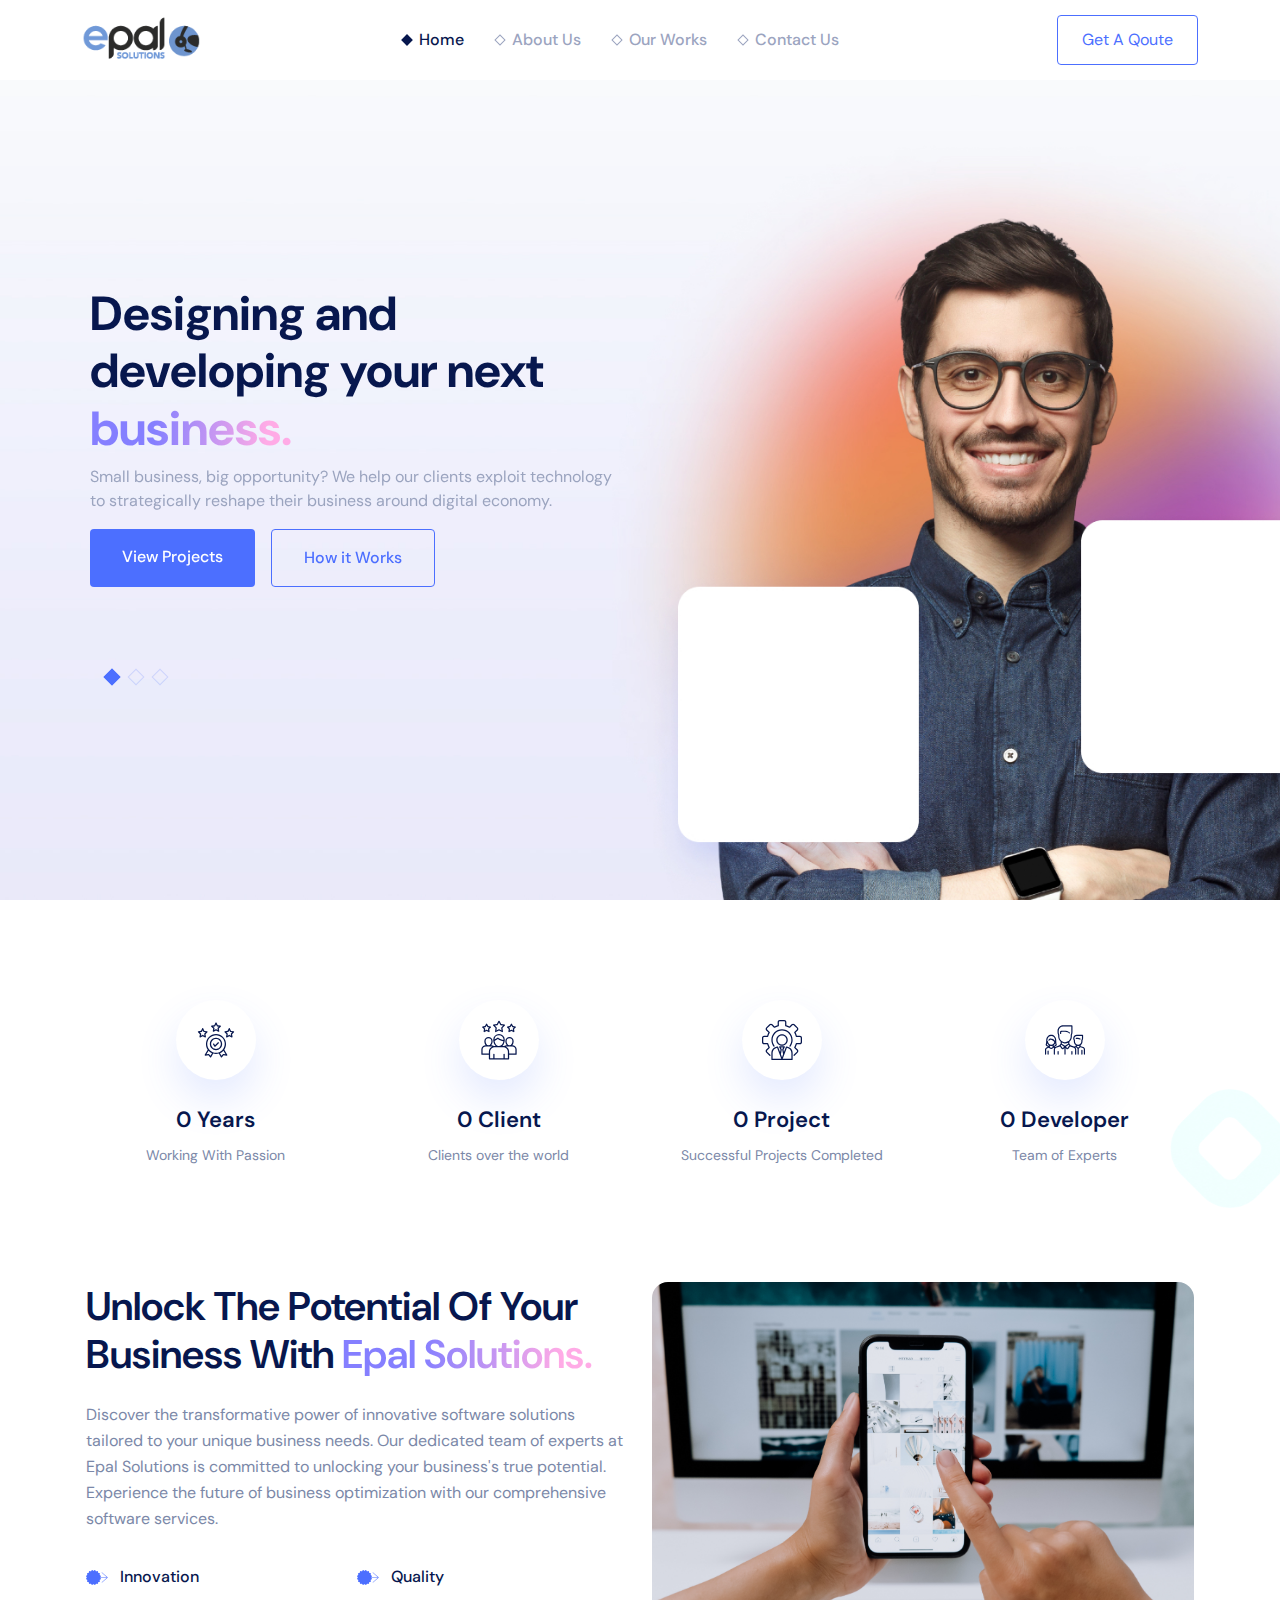
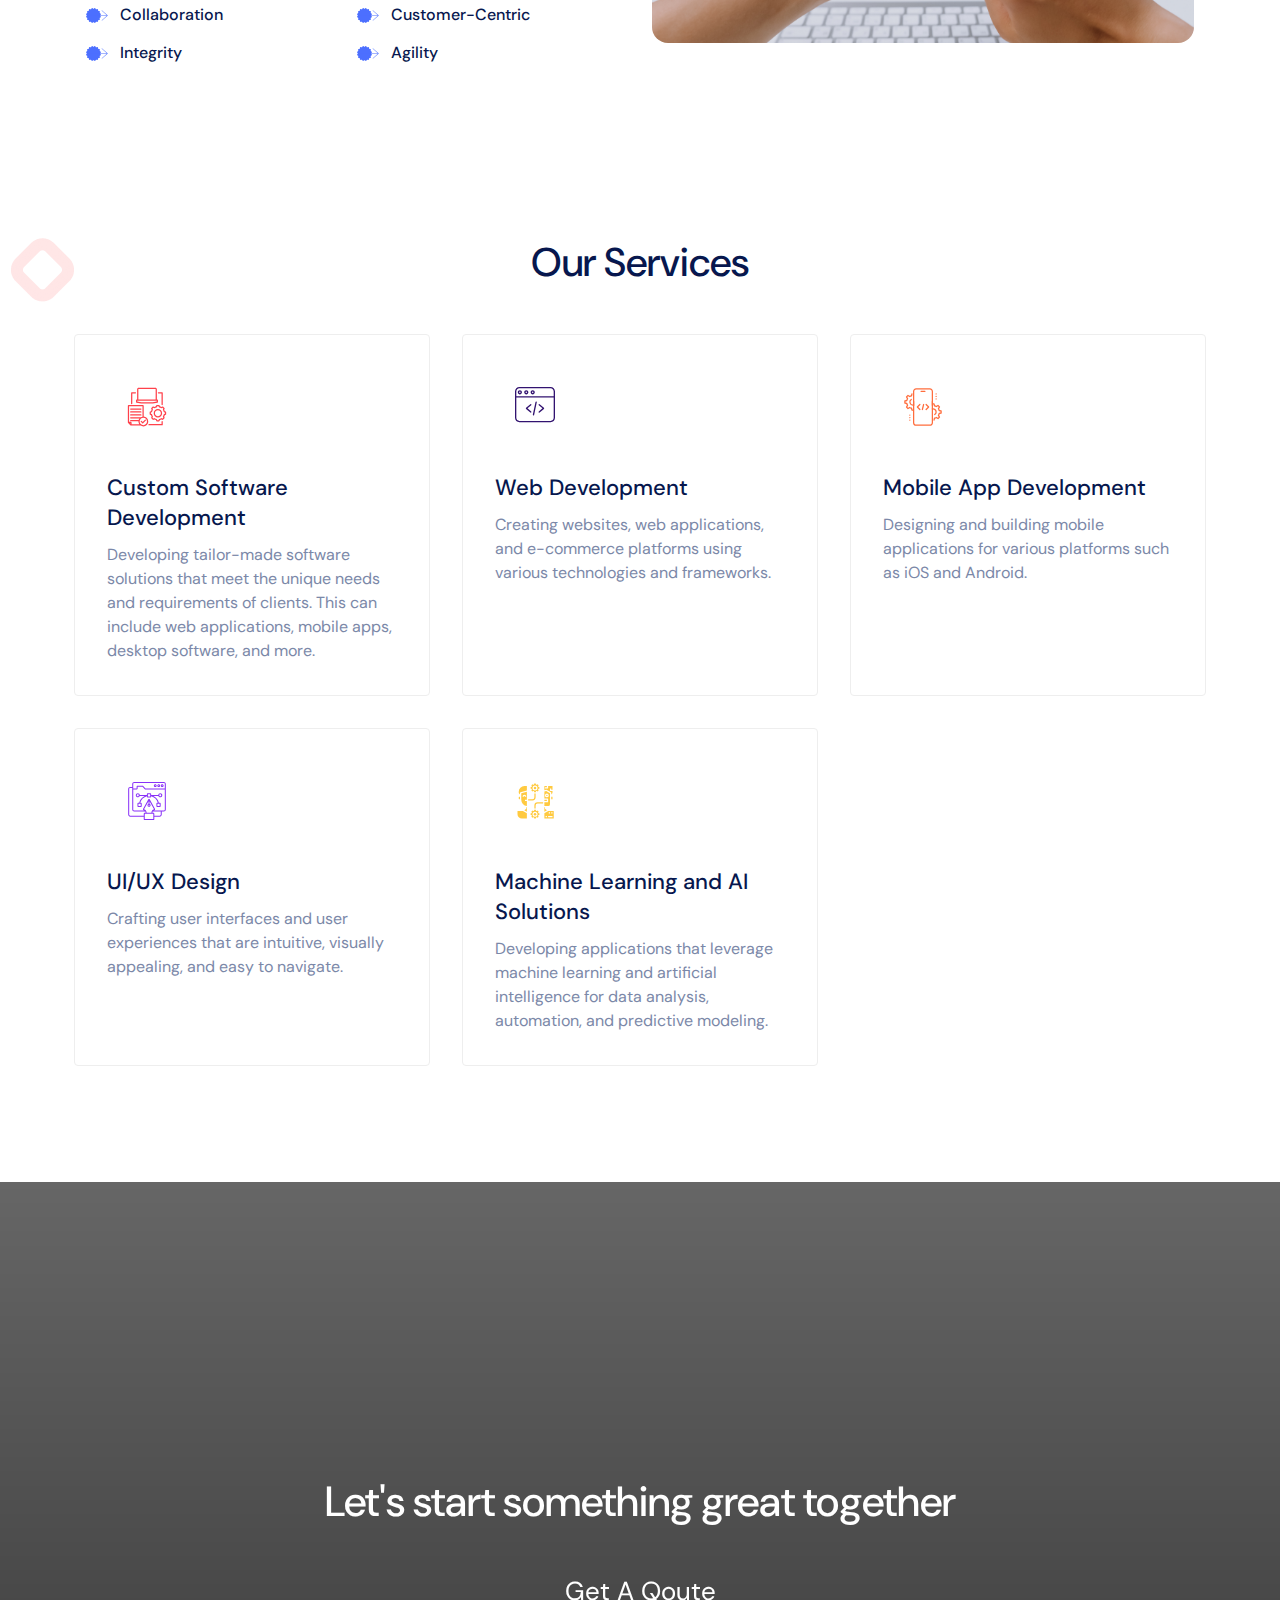
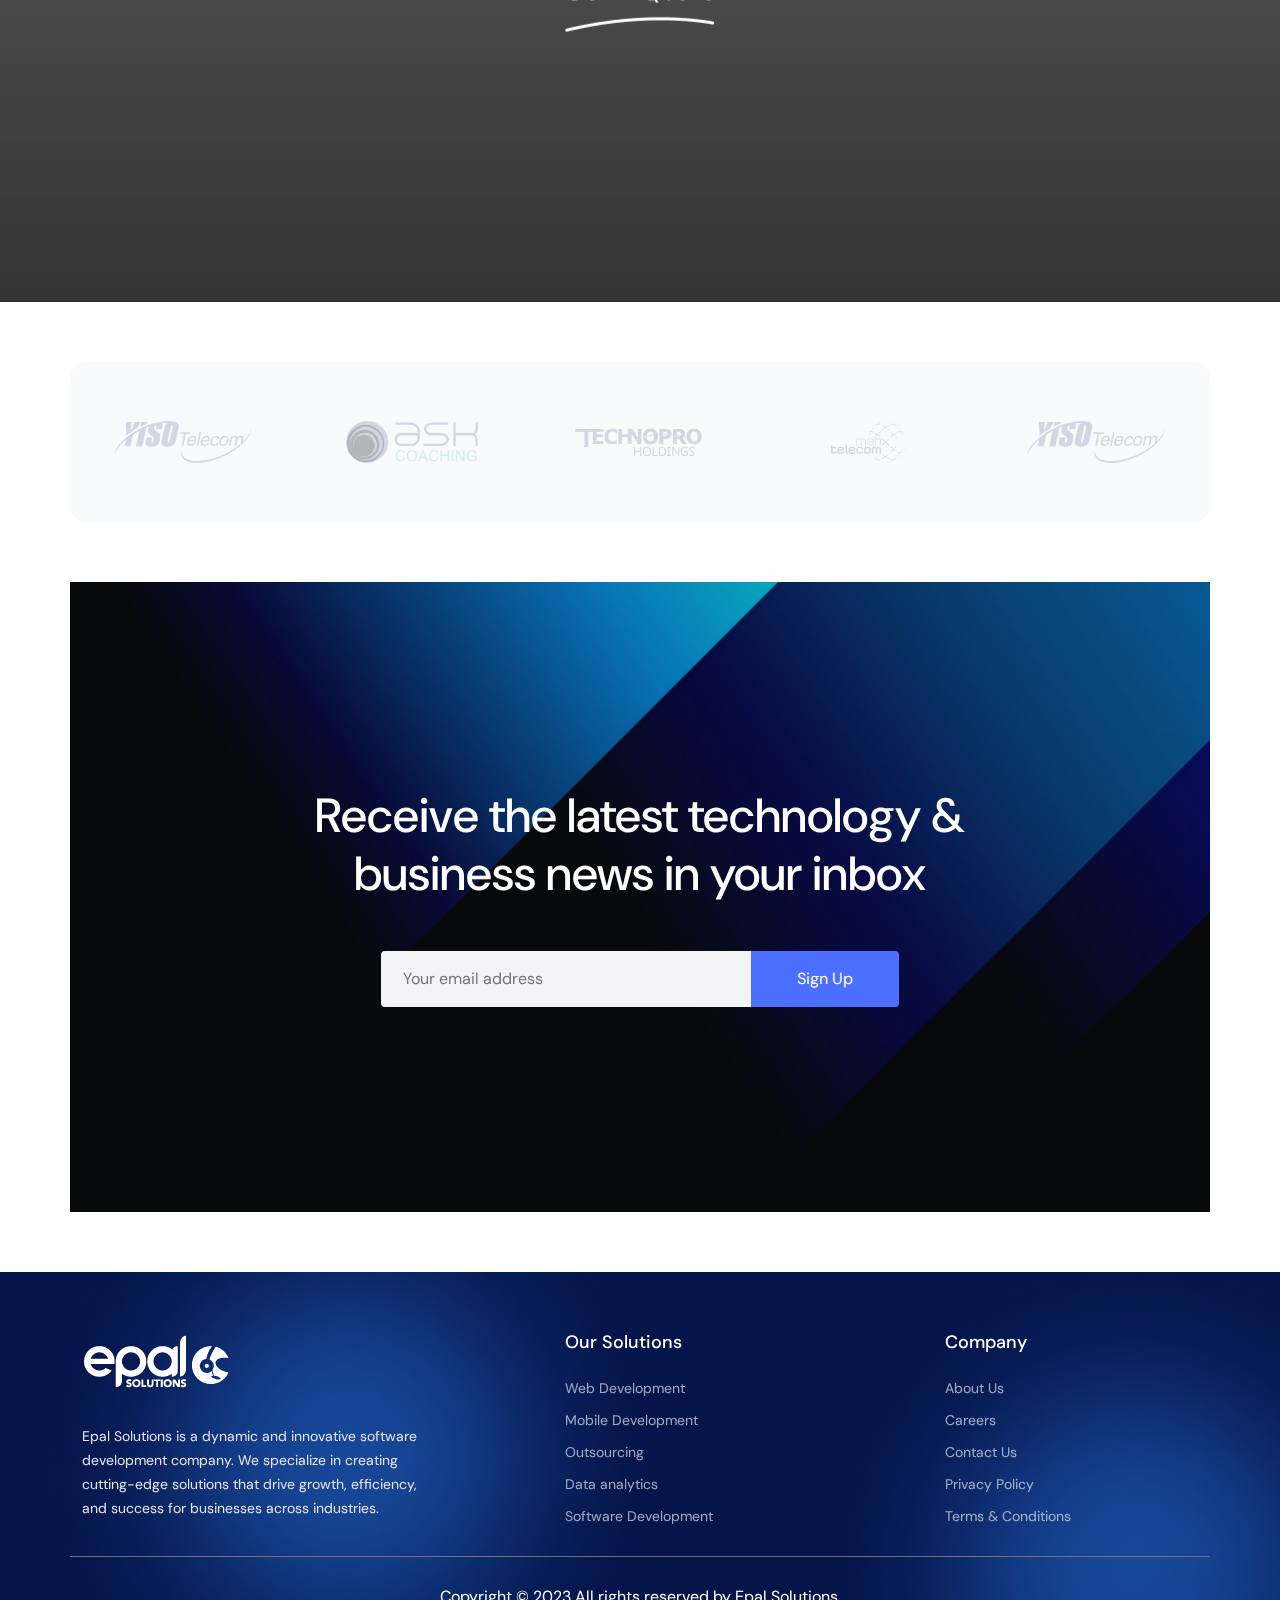
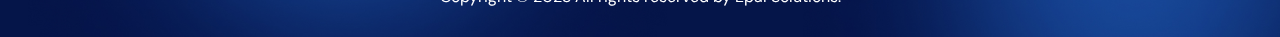
==== index.html @ fef13b82 "start" ====
<html lang="en">

<head>
    <meta charset="UTF-8">
    <meta name="viewport" content="width=device-width, initial-scale=1.0 user-scalable= no shrink-to-fit= no">
    <title>Epal Solutions</title>
    <!-- Favicon -->
    <link rel="shortcut icon" href="assets/images/fav.svg">
    <!-- required css -->
    <link rel="stylesheet" href="assets/css/bootstrap.min.css">
    <link rel="stylesheet" href="assets/css/fontawesome.min.css">
    <link rel="stylesheet" href="assets/css/main.css">
    <link rel="stylesheet" href="assets/css/style.css">
</head>

<body>
    <!-- preloader -->
    <div class="preloader">
        <div class="preloaderImg"></div>
    </div>
    <!-- header -->
    <nav class="header">
        <div class="container d-flex align-items-center justify-content-between">
            <div class="logo">
                <a href="index.html">
                    <img src="assets/images/EPAL-SOLUTIONS-LOGO-COLOR.png" alt="logo">
                </a>
            </div>
            <div class="nav-links">
                <ul>
                    <li class="nav-link active">
                        <a href="index.html">Home</a>
                    </li>
                    <li class="nav-link">
                        <a href="about.html">About Us</a>
                    </li>
                    <li class="nav-link">
                        <a href="works.html">Our Works</a>
                    </li>
                    <li class="nav-link">
                        <a href="contact.html">Contact Us</a>
                    </li>
                </ul>
            </div>
            <div class="btns">
                <a href="contact.html" class="link">
                    Get A Qoute
                </a>
                <div class="toogler">
                    <span></span>
                    <span></span>
                    <span></span>
                </div>
            </div>
        </div>
    </nav>
    <!-- main-wrapper -->
    <main class="content">
        <!-- ======= Hero Section ======= -->
        <section class="hero-section">
            <div class="container">
                <div class="row">
                    <div class="col-lg-6 col-12 hero-description">
                        <div class="swiper hero-swiper">
                            <div class="swiper-wrapper">
                                <div class="swiper-slide">
                                    <h1>
                                        Designing and developing your next <span>business.</span>
                                    </h1>
                                    <p>
                                        Small business, big opportunity? We help our clients exploit technology to
                                        strategically
                                        reshape their business around digital economy.
                                    </p>
                                    <div class="links">
                                        <a href="works.html">
                                            View Projects
                                        </a>
                                        <a href="#!">
                                            How it Works
                                        </a>
                                    </div>
                                </div>
                                <div class="swiper-slide">
                                    <h1>
                                        Pioneering Progress: <span>Machine Learning and AI Solutions</span>
                                    </h1>
                                    <p>
                                        Small business, big opportunity? We help our clients exploit technology to
                                        strategically
                                        reshape their business around digital economy.
                                    </p>
                                    <div class="links">
                                        <a href="works.html">
                                            View Projects
                                        </a>
                                        <a href="#!">
                                            How it Works
                                        </a>
                                    </div>
                                </div>
                                <div class="swiper-slide">
                                    <h1>
                                        Empowering the Future: Embracing <span>Digital Transformation</span>
                                    </h1>
                                    <p>
                                        Unlock unparalleled growth and efficiency through the magic of Digital
                                        Transformation. Seamlessly integrate technology into every aspect of your
                                        business, revolutionizing processes, enhancing customer experiences, and
                                        propelling your journey into the digital age
                                    </p>
                                    <div class="links">
                                        <a href="works.html">
                                            View Projects
                                        </a>
                                        <a href="#!">
                                            How it Works
                                        </a>
                                    </div>
                                </div>
                            </div>
                            <div class="heroPagination swiper-pagination"></div>
                        </div>
                    </div>
                </div>
            </div>
        </section>
        <section class="home">
            <div class="bg-white">
                <!-- ======= Statics Section ======= -->
                <div class="container statics">
                    <span class="strip"><img src="assets/images/Rectangle-5-Copy-5.png" alt=""></span>
                    <div class="row">
                        <div class="col-lg-3 col-6 mb-lg-0 mb-3">
                            <div class="statics-card">
                                <div class="icon">
                                    <img src="assets/images/experience.svg" alt="icon">
                                </div>
                                <h2><span class="num" data-goal="3">0</span> Years</h2>
                                <p>Working With Passion</p>
                            </div>
                        </div>
                        <div class="col-lg-3 col-6 mb-lg-0 mb-3">
                            <div class="statics-card">
                                <div class="icon">
                                    <img src="assets/images/clients.svg" alt="icon">
                                </div>
                                <h2><span class="num" data-goal="20">0</span> Client</h2>
                                <p>Clients over the world</p>
                            </div>
                        </div>
                        <div class="col-lg-3 col-6">
                            <div class="statics-card">
                                <div class="icon">
                                    <img src="assets/images/projects.svg" alt="icon">
                                </div>
                                <h2><span class="num" data-goal="50">0</span> Project</h2>
                                <p>Successful Projects Completed</p>
                            </div>
                        </div>
                        <div class="col-lg-3 col-6">
                            <div class="statics-card">
                                <div class="icon">
                                    <img src="assets/images/members.svg" alt="icon">
                                </div>
                                <h2><span class="num" data-goal="25">0</span> Developer</h2>
                                <p>Team of Experts</p>
                            </div>
                        </div>
                    </div>
                </div>
                <!-- ======= Potential Section ======= -->
                <div class="container potential">
                    <div class="row">
                        <div class="col-lg-6 col-12 mb-lg-0 mb-4">
                            <h2>Unlock The Potential Of Your Business With <span>Epal Solutions.</span></h2>
                            <p>
                                Discover the transformative power of innovative software solutions tailored to your
                                unique business needs. Our dedicated team of experts at Epal Solutions is committed to
                                unlocking your business's true potential. Experience the future of business optimization
                                with our comprehensive software services.
                            </p>
                            <div class="d-flex lista">
                                <p><img src="assets/images/about-feature-vec.svg" alt="icon">Innovation</p>
                                <p><img src="assets/images/about-feature-vec.svg" alt="icon">Quality</p>
                            </div>
                            <div class="d-flex lista">
                                <p><img src="assets/images/about-feature-vec.svg" alt="icon">Collaboration</p>
                                <p><img src="assets/images/about-feature-vec.svg" alt="icon">Customer-Centric</p>
                            </div>
                            <div class="d-flex lista">
                                <p><img src="assets/images/about-feature-vec.svg" alt="icon">Integrity</p>
                                <p><img src="assets/images/about-feature-vec.svg" alt="icon">Agility</p>
                            </div>
                        </div>
                        <div class="col-lg-6 col-12">
                            <div class="img">
                                <img src="assets/images/img-re.jpeg" alt="">
                            </div>
                        </div>
                    </div>
                </div>
                <!-- ======= Services Section ======= -->
                <div class="container services">
                    <span class="strip2"><img src="assets/images/Rectangle-5-Copy-3.png" alt=""></span>
                    <h3>Our Services</h3>
                    <div class="row">
                        <div class="col-lg-4 col-md-6 col-12 p-3">
                            <div class="service-card">
                                <div class="icon">
                                    <img src="assets/images/custom.svg" alt="software">
                                </div>
                                <h4 class="title">Custom Software Development</h4>
                                <p>
                                    Developing tailor-made software solutions that meet the unique needs and
                                    requirements of clients. This can include web applications, mobile apps, desktop
                                    software, and more.
                                </p>
                            </div>
                        </div>
                        <div class="col-lg-4 col-md-6 col-12 p-3">
                            <div class="service-card">
                                <div class="icon">
                                    <img src="assets/images/web.svg" alt="web-development">
                                </div>
                                <h4 class="title">Web Development</h4>
                                <p>
                                    Creating websites, web applications, and e-commerce platforms using various
                                    technologies and frameworks.
                                </p>
                            </div>
                        </div>
                        <div class="col-lg-4 col-md-6 col-12 p-3">
                            <div class="service-card">
                                <div class="icon">
                                    <img src="assets/images/mobile-dev.svg" alt="mobile-development">
                                </div>
                                <h4 class="title">Mobile App Development</h4>
                                <p>
                                    Designing and building mobile applications for various platforms such as iOS and
                                    Android.
                                </p>
                            </div>
                        </div>
                        <div class="col-lg-4 col-md-6 col-12 p-3">
                            <div class="service-card">
                                <div class="icon">
                                    <img src="assets/images/ui-ux.svg" alt="ui/ux">
                                </div>
                                <h4 class="title">UI/UX Design</h4>
                                <p>
                                    Crafting user interfaces and user experiences that are intuitive, visually
                                    appealing, and easy to navigate.
                                </p>
                            </div>
                        </div>
                        <div class="col-lg-4 col-md-6 col-12 p-3">
                            <div class="service-card">
                                <div class="icon">
                                    <img src="assets/images/ai.svg" alt="ai">
                                </div>
                                <h4 class="title">Machine Learning and AI Solutions</h4>
                                <p>
                                    Developing applications that leverage machine learning and artificial intelligence
                                    for data analysis, automation, and predictive modeling.
                                </p>
                            </div>
                        </div>
                    </div>
                </div>
            </div>
            <!-- ======= parralel-x section -->
            <div class="parralel-x">
                <video class="video-background" autoplay muted loop playsinline>
                    <source src="assets/images/Placeholder video.mp4" type="video/mp4">
                    Your browser does not support the video tag.
                </video>
                <div class="layer"></div>
                <div class="content">
                    <h2>Let's start something great together</h2>
                    <a href="contact.html">Get A Qoute</a>
                </div>
            </div>
            <div class="bg-white after-eefect">
                <!-- ======= Projects Section ======= -->
                <div class="container projects-slider">
                    <div class="swiper projects">
                        <div class="swiper-wrapper">
                            <!-- slide -->
                            <div class="swiper-slide">
                                <div class="img">
                                    <img src="assets/images/client-01.svg" alt="project-slide">
                                </div>
                            </div>
                            <!-- slide -->
                            <div class="swiper-slide">
                                <div class="img">
                                    <img src="assets/images/client-02.svg" alt="project-slide">
                                </div>
                            </div>
                            <!-- slide -->
                            <div class="swiper-slide">
                                <div class="img">
                                    <img src="assets/images/client-03.svg" alt="project-slide">
                                </div>
                            </div>
                            <!-- slide -->
                            <div class="swiper-slide">
                                <div class="img">
                                    <img src="assets/images/client-04.svg" alt="project-slide">
                                </div>
                            </div>
                        </div>
                    </div>
                </div>
                <!-- ======= Testimonial Section ======= -->
                <!-- <div class="container testmonials">
                    <h3>Cleints Experience</h3>
                    <div class="swiper testimonilas">
                        <div class="swiper-wrapper">
                            <div class="swiper-slide">
                                <div class="testmional-card">
                                    <img src="assets/images/left-quotes.svg" alt="quotes">
                                    <div class="d-flex flex-column gap-2">
                                        <div class="rate">
                                            <ul>
                                                <li><i class="fa-sharp fa-solid fa-star"></i></li>
                                                <li><i class="fa-sharp fa-solid fa-star"></i></li>
                                                <li><i class="fa-sharp fa-solid fa-star"></i></li>
                                                <li><i class="fa-sharp fa-solid fa-star"></i></li>
                                                <li><i class="fa-sharp fa-solid fa-star"></i></li>
                                            </ul>
                                        </div>
                                        <p class="opinion">
                                            "Working with your software agency was a game-changer for our business. The
                                            team's expertise and dedication to our project were evident from day one.
                                            They
                                            not only delivered a cutting-edge solution but also provided invaluable
                                            insights
                                            that improved our product's functionality and user experience. We're
                                            thrilled
                                            with the results and look forward to collaborating on future projects."
                                        </p>
                                    </div>
                                    <div class="owner">
                                        <div class="d-flex flex-column">
                                            <h6>John Smith</h6>
                                            <a href="#">Tech Innovators Inc.</a>
                                        </div>
                                        <span>May 9, 2023</span>
                                    </div>
                                </div>
                            </div>
                            <div class="swiper-slide">
                                <div class="testmional-card">
                                    <img src="assets/images/left-quotes.svg" alt="quotes">
                                    <div class="d-flex flex-column gap-2">
                                        <div class="rate">
                                            <ul>
                                                <li><i class="fa-sharp fa-solid fa-star"></i></li>
                                                <li><i class="fa-sharp fa-solid fa-star"></i></li>
                                                <li><i class="fa-sharp fa-solid fa-star"></i></li>
                                                <li><i class="fa-sharp fa-solid fa-star"></i></li>
                                                <li><i class="fa-sharp fa-solid fa-star"></i></li>
                                            </ul>
                                        </div>
                                        <p class="opinion">
                                            "I'm incredibly impressed with the software agency's ability to understand
                                            our
                                            complex requirements and translate them into a user-friendly e-commerce
                                            platform.
                                            Their attention to detail and commitment to delivering on time exceeded our
                                            expectations. The project management was seamless, and the end result has
                                            boosted
                                            our online sales significantly. I highly recommend their services."
                                        </p>
                                    </div>
                                    <div class="owner">
                                        <div class="d-flex flex-column">
                                            <h6>Sarah Johnson</h6>
                                            <a href="#">E-Commerce Emporium</a>
                                        </div>
                                        <span>Mar 10, 2023</span>
                                    </div>
                                </div>
                            </div>
                            <div class="swiper-slide">
                                <div class="testmional-card">
                                    <img src="assets/images/left-quotes.svg" alt="quotes">
                                    <div class="d-flex flex-column gap-2">
                                        <div class="rate">
                                            <ul>
                                                <li><i class="fa-sharp fa-solid fa-star"></i></li>
                                                <li><i class="fa-sharp fa-solid fa-star"></i></li>
                                                <li><i class="fa-sharp fa-solid fa-star"></i></li>
                                                <li><i class="fa-sharp fa-solid fa-star"></i></li>
                                                <li><i class="fa-sharp fa-solid fa-star"></i></li>
                                            </ul>
                                        </div>
                                        <p class="opinion">
                                            "Partnering with your software agency was a strategic decision for our
                                            financial
                                            technology company. Your team's technical prowess and deep industry
                                            knowledge
                                            allowed us to create innovative solutions that address our clients' needs.
                                            The
                                            collaboration process was smooth, and your dedication to quality coding and
                                            testing
                                            was evident in the final product. We're thrilled to have you as our
                                            technology
                                            partner."
                                        </p>
                                    </div>
                                    <div class="owner">
                                        <div class="d-flex flex-column">
                                            <h6>Michael Lee</h6>
                                            <a href="#">FinanceTech Solutions</a>
                                        </div>
                                        <span>Dec 9, 2022</span>
                                    </div>
                                </div>
                            </div>
                            <div class="swiper-slide">
                                <div class="testmional-card">
                                    <img src="assets/images/left-quotes.svg" alt="quotes">
                                    <div class="d-flex flex-column gap-2">
                                        <div class="rate">
                                            <ul>
                                                <li><i class="fa-sharp fa-solid fa-star"></i></li>
                                                <li><i class="fa-sharp fa-solid fa-star"></i></li>
                                                <li><i class="fa-sharp fa-solid fa-star"></i></li>
                                                <li><i class="fa-sharp fa-solid fa-star"></i></li>
                                                <li><i class="fa-sharp fa-solid fa-star"></i></li>
                                            </ul>
                                        </div>
                                        <p class="opinion">
                                            "As a startup in the healthcare industry, we needed a software agency that
                                            understood the nuances of our field. Your agency not only grasped the
                                            intricacies of
                                            healthcare technology but also brought creative ideas to the table. The end
                                            result
                                            was a robust telemedicine platform that is now transforming patient care.
                                            Your
                                            team's professionalism and commitment to excellence were instrumental in our
                                            success."
                                        </p>
                                    </div>
                                    <div class="owner">
                                        <div class="d-flex flex-column">
                                            <h6>Emily Turner</h6>
                                            <a href="#">HealthTech Innovations</a>
                                        </div>
                                        <span>May 22, 2022</span>
                                    </div>
                                </div>
                            </div>
                        </div>
                        <div class="testimonialsSwiperPagination"></div>
                    </div>
                </div> -->
                <!-- ======= Newsletter Section ======= -->
                <div class="container news">
                    <div class="row">
                        <div class="col-12 newsletter">
                            <h3>
                                Receive the latest technology & business news in your inbox
                            </h3>
                            <form action="">
                                <input type="email" name="email" id="email" placeholder="Your email address">
                                <button type="submit">Sign Up</button>
                            </form>
                        </div>
                    </div>
                </div>
            </div>
        </section>
    </main>
    <!-- footer -->
    <footer>
        <div class="container">
            <div class="row">
                <div class="col-lg-4 col-md-6 col-12">
                    <div class="logo">
                        <img src="assets/images/EPAL-SOLUTIONS-LOGO-WHITE.png" alt="">
                    </div>
                    <p class="about">
                        Epal Solutions is a dynamic and innovative software development company. We specialize in
                        creating cutting-edge solutions that drive growth, efficiency, and success for businesses across
                        industries.
                    </p>
                </div>
                <div class="col-lg-4 col-md-6 col-12 column">
                    <div class="title">
                        <h2>Our Solutions</h2>
                    </div>
                    <ul>
                        <li>
                            <a href="works.html">Web Development</a>
                        </li>
                        <li>
                            <a href="works.html">Mobile Development</a>
                        </li>
                        <li>
                            <a href="works.html">Outsourcing</a>
                        </li>
                        <li>
                            <a href="works.html">Data analytics</a>
                        </li>
                        <li>
                            <a href="works.html">Software Development</a>
                        </li>
                    </ul>
                </div>
                <div class="col-lg-4 col-md-6 col-12 column column-2">
                    <div class="title">
                        <h2>Company</h2>
                    </div>
                    <ul>
                        <li>
                            <a href="about.html">About Us</a>
                        </li>
                        <li>
                            <a href="">Careers</a>
                        </li>
                        <li>
                            <a href="contact.html">Contact Us</a>
                        </li>
                        <li>
                            <a href="">Privacy Policy</a>
                        </li>
                        <li>
                            <a href="">Terms & Conditions</a>
                        </li>
                    </ul>
                </div>
                <div class="col-12 copyrights">
                    <p>Copyright © 2023 All rights reserved by Epal Solutions.</p>
                    <!-- <ul class="social-media">
                        <li>
                            <a href="#">
                                <i class="fa-brands fa-facebook-f"></i>
                            </a>
                        </li>
                        <li>
                            <a href="#">
                                <i class="fa-brands fa-instagram"></i>
                            </a>
                        </li>
                        <li>
                            <a href="#">
                                <i class="fa-brands fa-twitter"></i>
                            </a>
                        </li>
                        <li>
                            <a href="#">
                                <i class="fa-brands fa-linkedin-in"></i>
                            </a>
                        </li>
                    </ul> -->
                </div>
            </div>
        </div>
    </footer>
</body>
<script src="assets/js/main.js"></script>
<script src="assets/js/custom.js"></script>

</html>
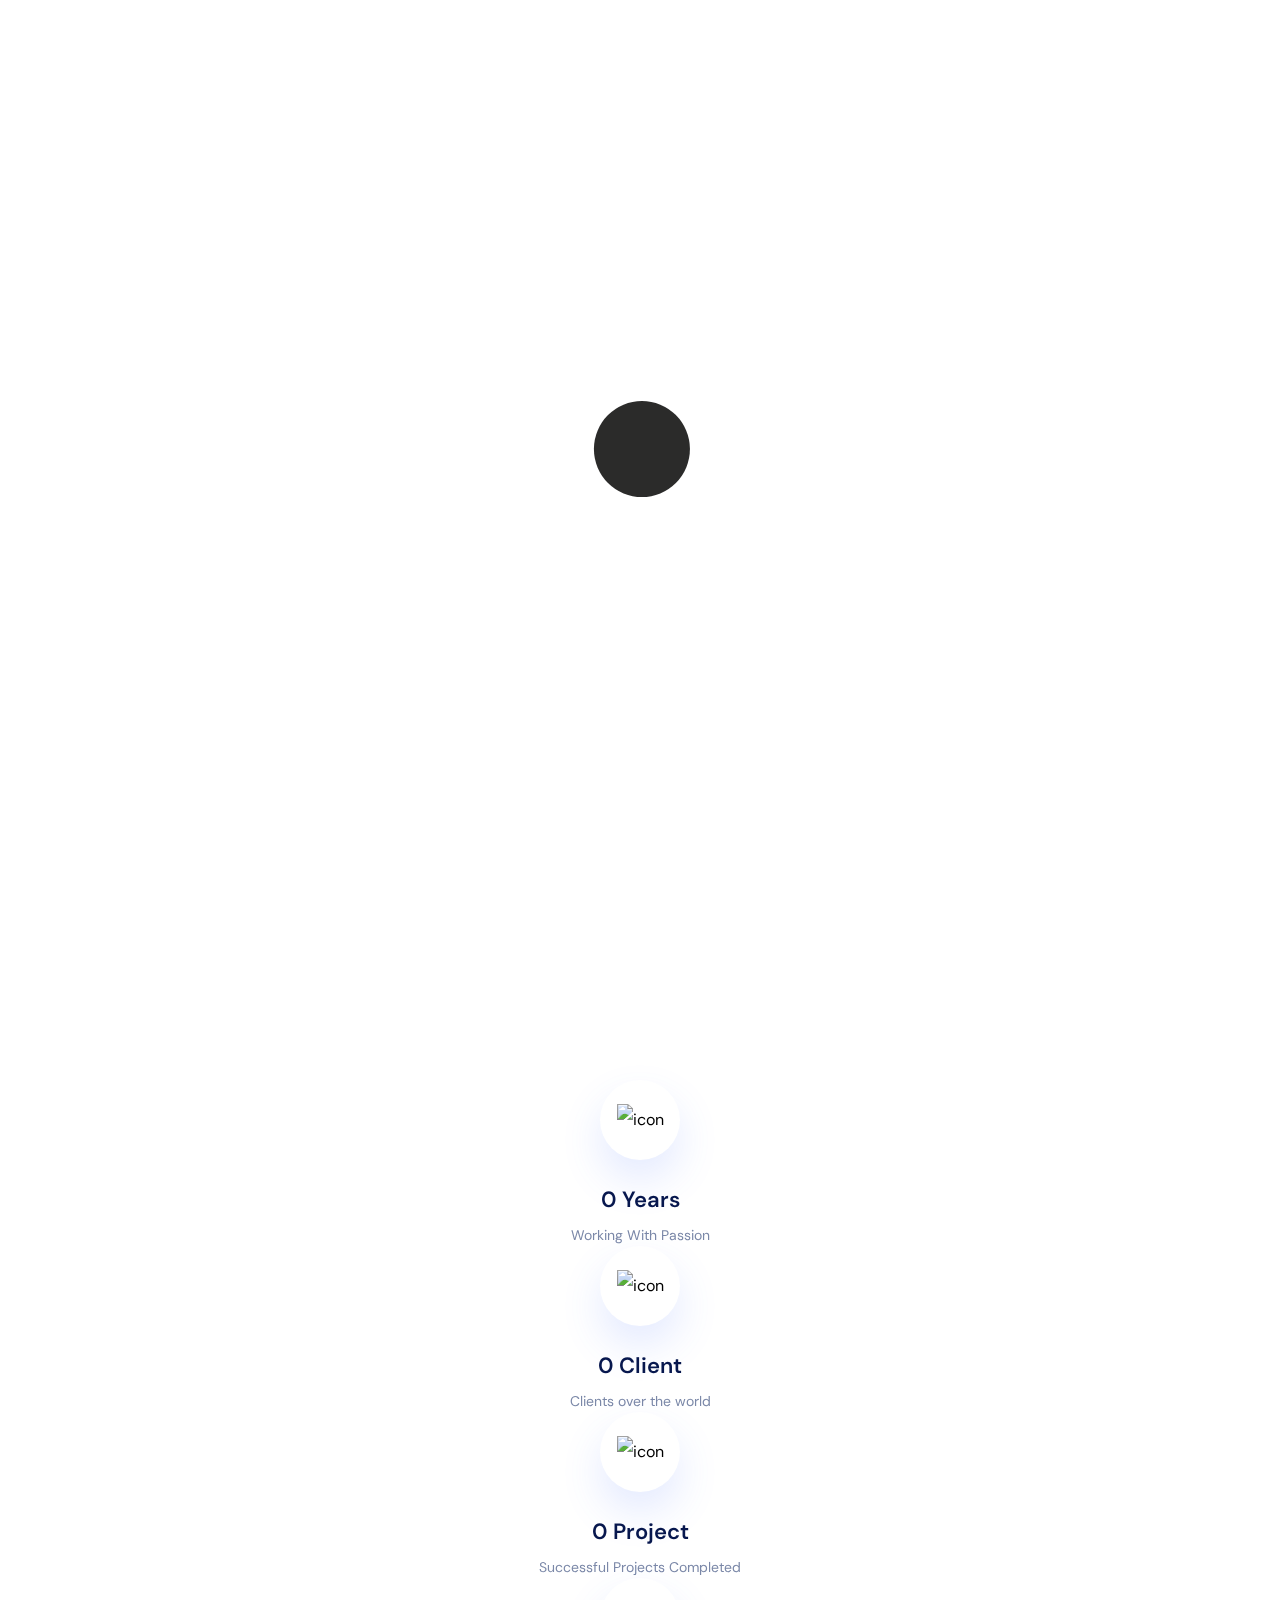
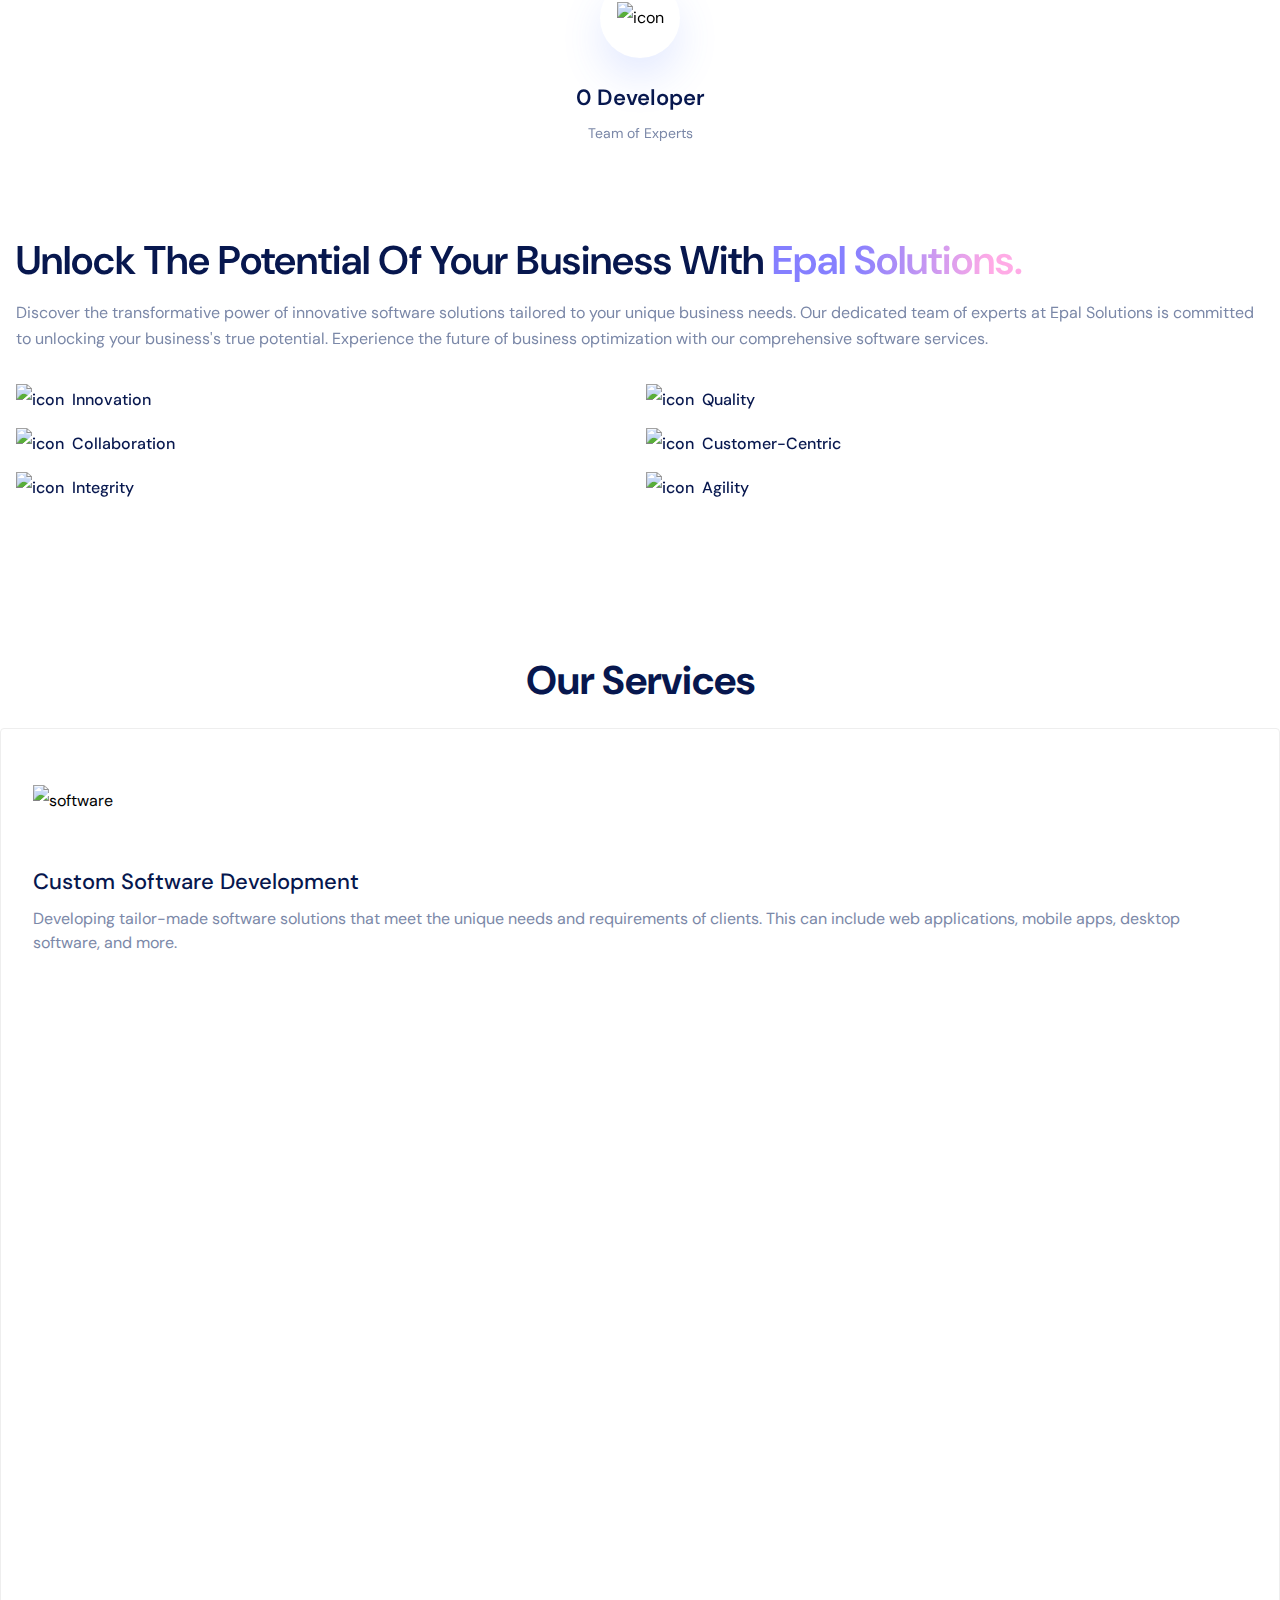
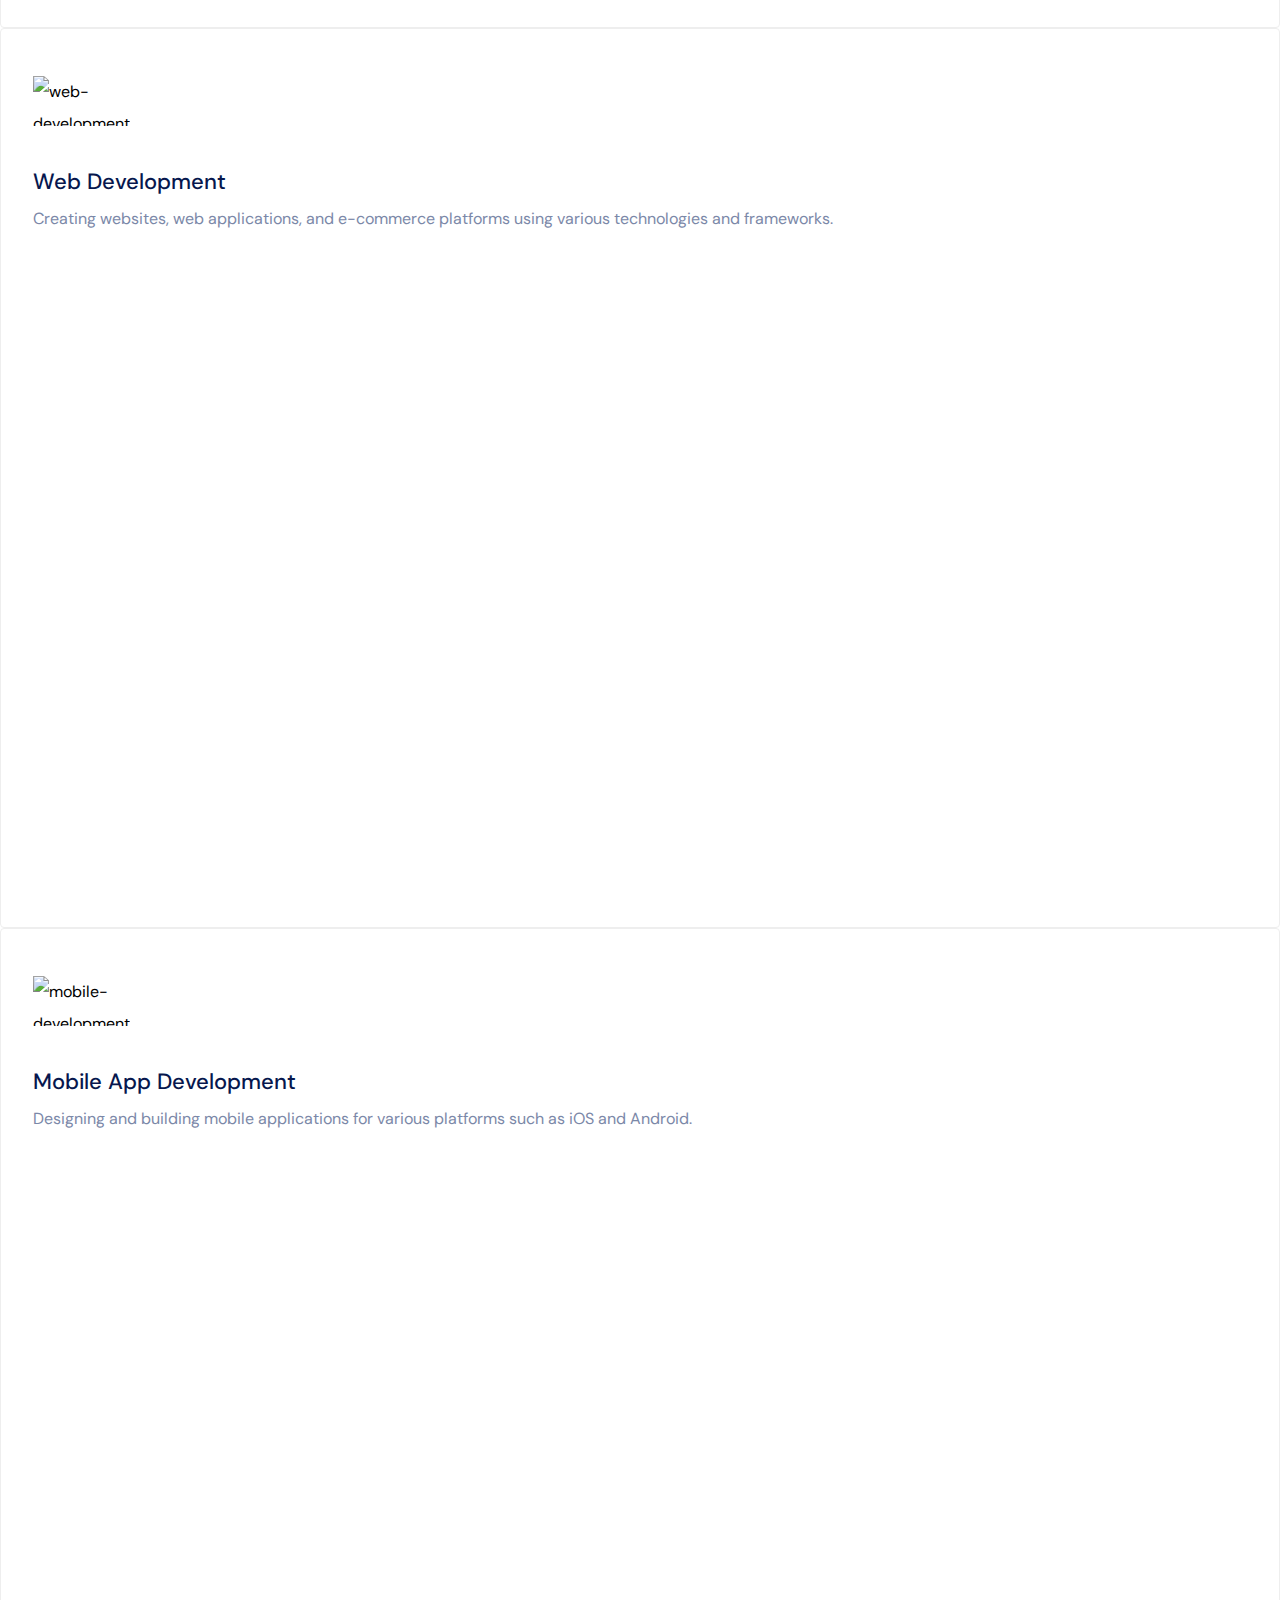
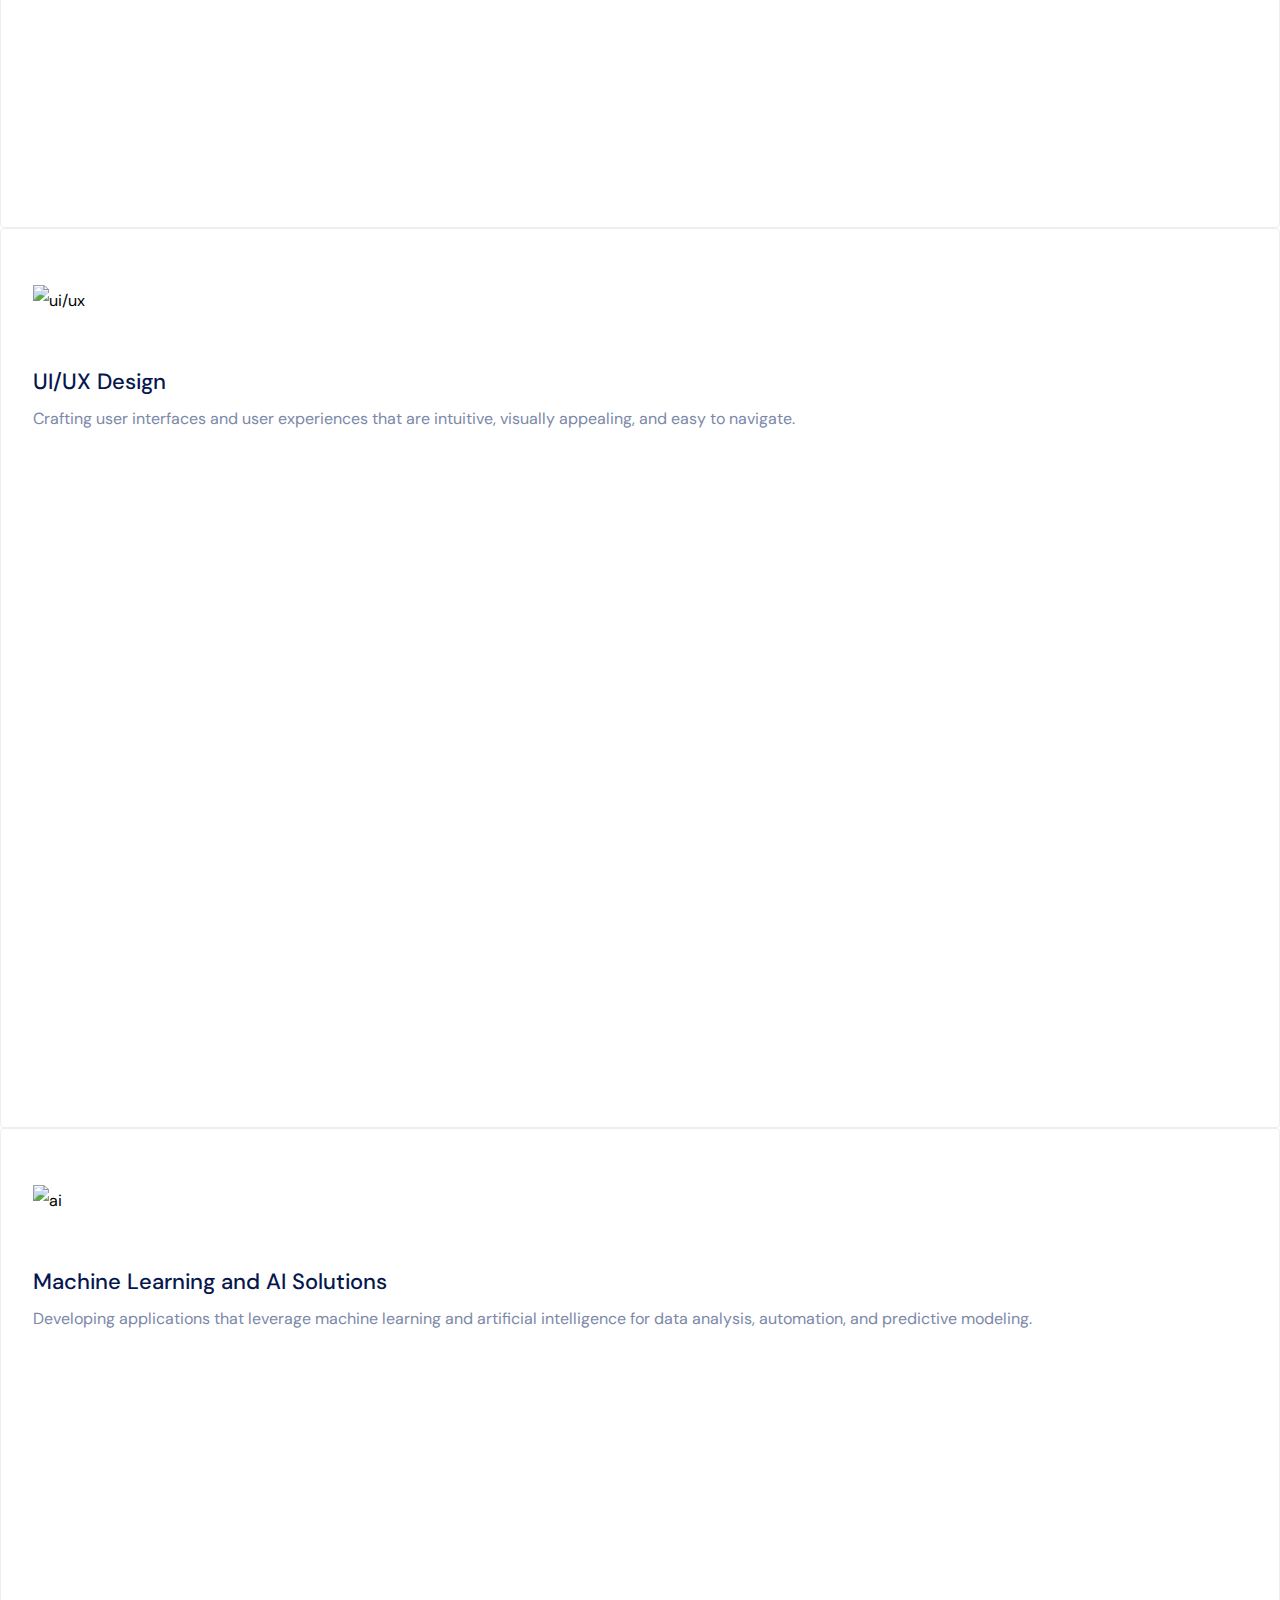
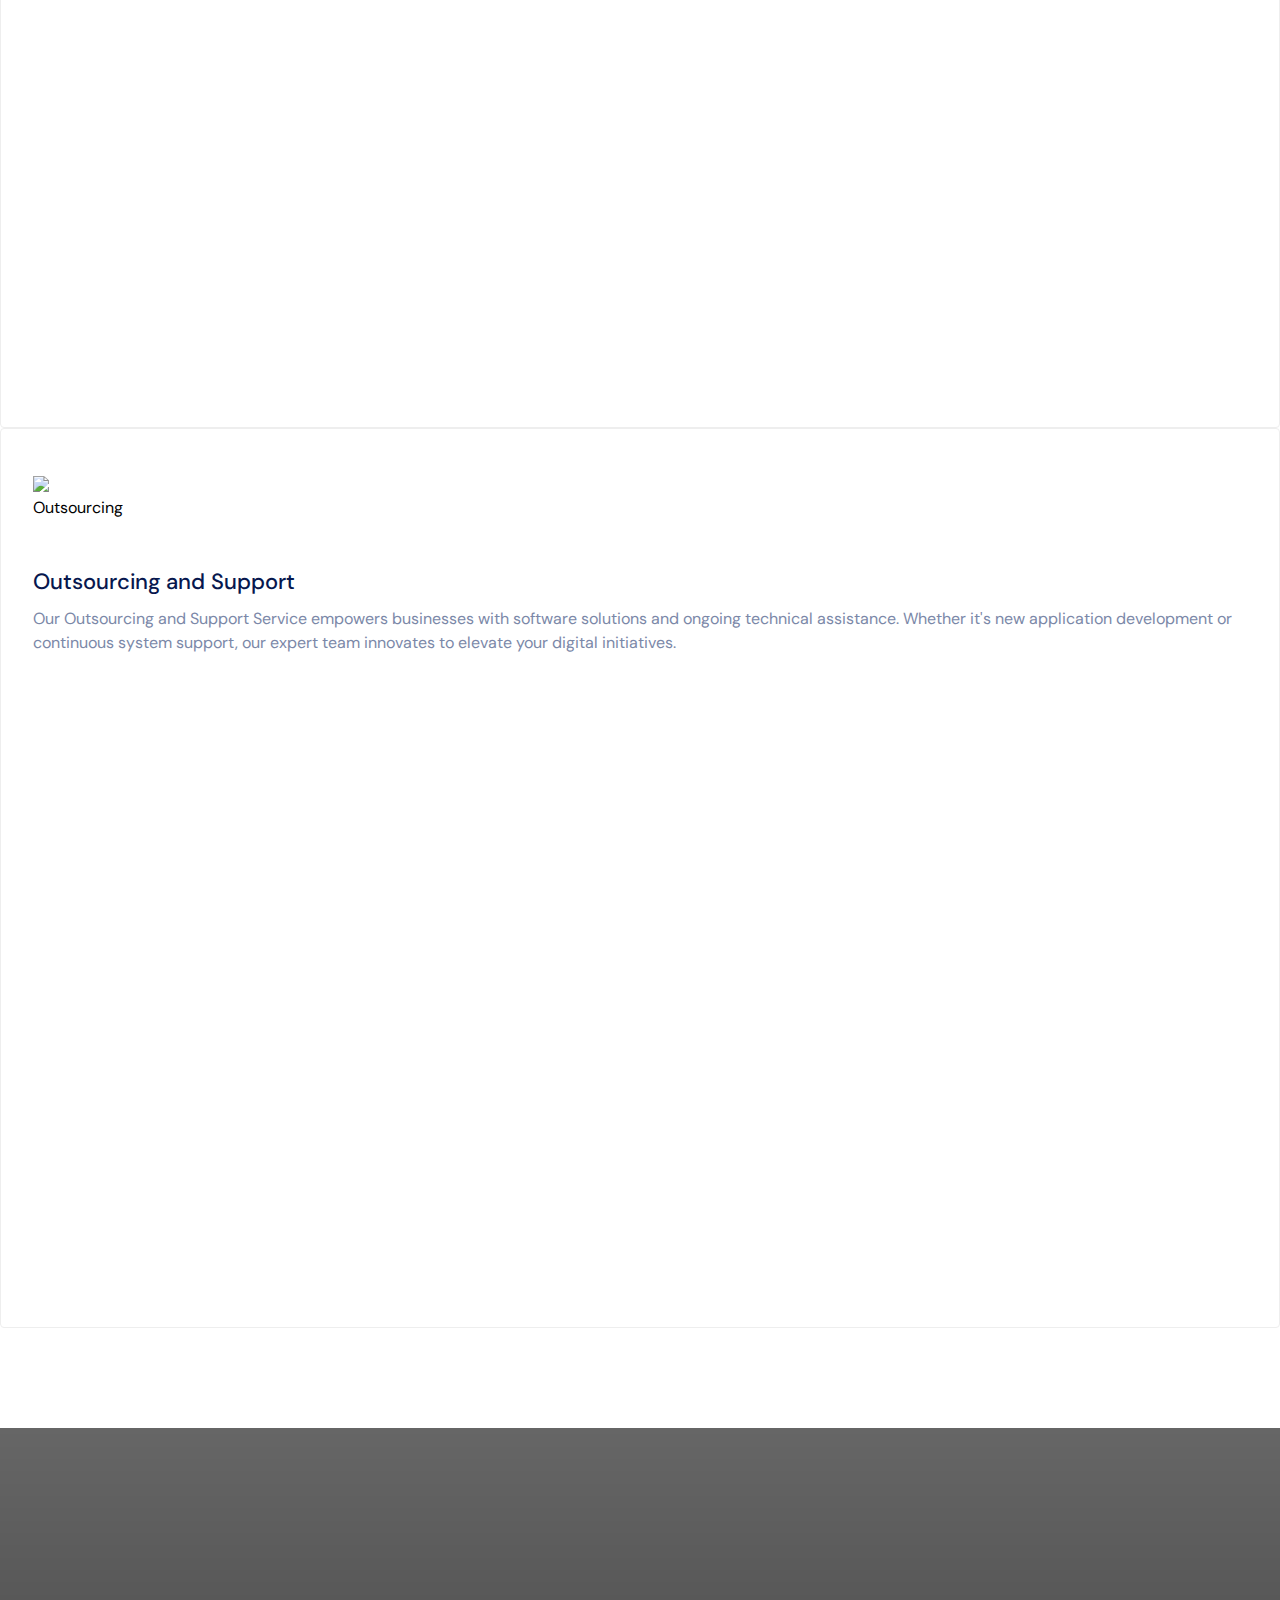
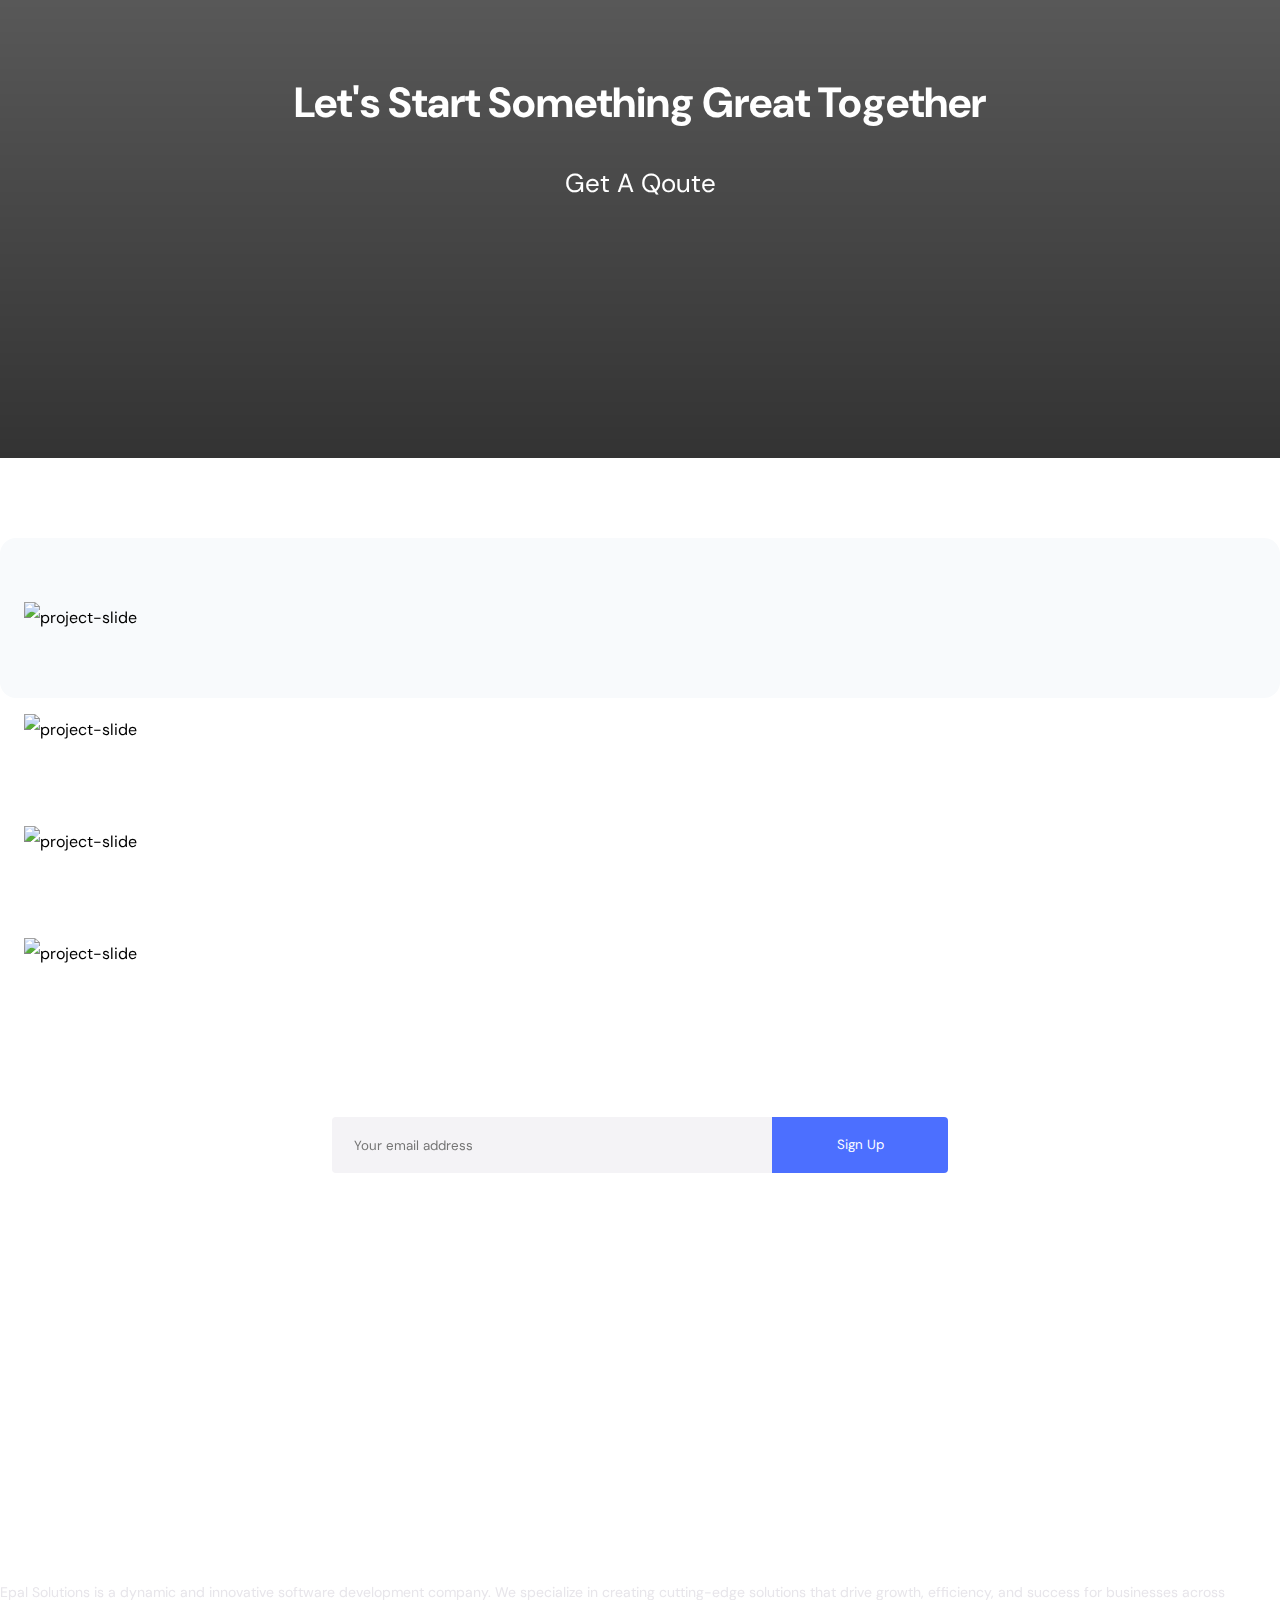
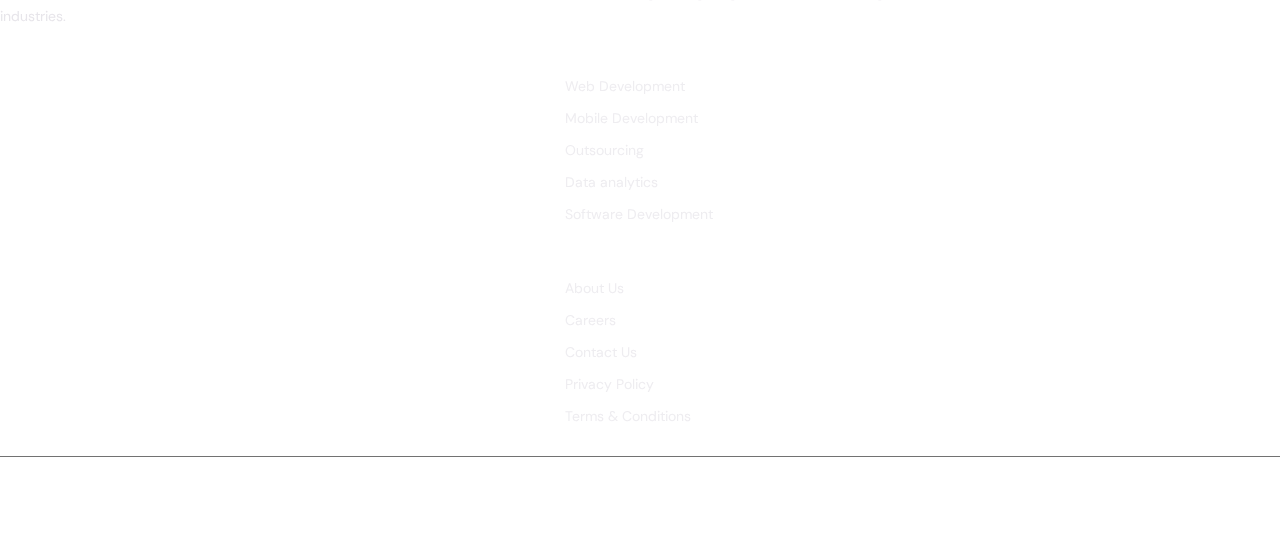
==== commit 23867f95: "3" ====
--- a/index.html
+++ b/index.html
@@ -5,12 +5,13 @@
     <meta name="viewport" content="width=device-width, initial-scale=1.0 user-scalable= no shrink-to-fit= no">
     <title>Epal Solutions</title>
     <!-- Favicon -->
-    <link rel="shortcut icon" href="assets/images/fav.svg">
+    <link rel="shortcut icon" href="img/fav.svg">
     <!-- required css -->
-    <link rel="stylesheet" href="assets/css/bootstrap.min.css">
-    <link rel="stylesheet" href="assets/css/fontawesome.min.css">
-    <link rel="stylesheet" href="assets/css/main.css">
-    <link rel="stylesheet" href="assets/css/style.css">
+    <link rel="stylesheet" href="css/bootstrap.min.css">
+    <link rel="stylesheet" href="css/fontawesome.min.css">
+    <link rel="stylesheet" href="css/main.css">
+    <link rel="stylesheet" href="css/leaflet.css">
+    <link rel="stylesheet" href="css/style.css">
 </head>
 
 <body>
@@ -23,7 +24,7 @@
         <div class="container d-flex align-items-center justify-content-between">
             <div class="logo">
                 <a href="index.html">
-                    <img src="assets/images/EPAL-SOLUTIONS-LOGO-COLOR.png" alt="logo">
+                    <img src="img/EPAL-SOLUTIONS-LOGO-COLOR.png" alt="logo">
                 </a>
             </div>
             <div class="nav-links">
@@ -60,416 +61,295 @@
         <section class="hero-section">
             <div class="container">
                 <div class="row">
-                    <div class="col-lg-6 col-12 hero-description">
-                        <div class="swiper hero-swiper">
-                            <div class="swiper-wrapper">
-                                <div class="swiper-slide">
-                                    <h1>
-                                        Designing and developing your next <span>business.</span>
-                                    </h1>
-                                    <p>
-                                        Small business, big opportunity? We help our clients exploit technology to
-                                        strategically
-                                        reshape their business around digital economy.
-                                    </p>
-                                    <div class="links">
-                                        <a href="works.html">
-                                            View Projects
-                                        </a>
-                                        <a href="#!">
-                                            How it Works
-                                        </a>
+                    <div class="col-lg-6 col-12">
+                        <div class="hero-description">
+                            <div class="swiper hero-swiper">
+                                <div class="swiper-wrapper">
+                                    <!-- slide -->
+                                    <div class="swiper-slide">
+                                        <h1>
+                                            Designing and developing your next <span>business.</span>
+                                        </h1>
+                                        <p>
+                                            Small business, big opportunity? We help our clients exploit technology to
+                                            strategically
+                                            reshape their business around digital economy.
+                                        </p>
+                                        <div class="links">
+                                            <a href="works.html">
+                                                View Projects
+                                            </a>
+                                            <a href="#!">
+                                                How it Works
+                                            </a>
+                                        </div>
+                                    </div>
+                                    <!-- slide -->
+                                    <div class="swiper-slide">
+                                        <h1>
+                                            Pioneering Progress: <span>Machine Learning and AI Solutions</span>
+                                        </h1>
+                                        <p>
+                                            Small business, big opportunity? We help our clients exploit technology to
+                                            strategically
+                                            reshape their business around digital economy.
+                                        </p>
+                                        <div class="links">
+                                            <a href="works.html">
+                                                View Projects
+                                            </a>
+                                            <a href="#!">
+                                                How it Works
+                                            </a>
+                                        </div>
+                                    </div>
+                                    <!-- slide -->
+                                    <div class="swiper-slide">
+                                        <h1>
+                                            Empowering the Future: Embracing <span>Digital Transformation</span>
+                                        </h1>
+                                        <p>
+                                            Unlock unparalleled growth and efficiency through the magic of Digital
+                                            Transformation. Seamlessly integrate technology into every aspect of your
+                                            business, revolutionizing processes, enhancing customer experiences, and
+                                            propelling your journey into the digital age
+                                        </p>
+                                        <div class="links">
+                                            <a href="works.html">
+                                                View Projects
+                                            </a>
+                                            <a href="#!">
+                                                How it Works
+                                            </a>
+                                        </div>
                                     </div>
                                 </div>
-                                <div class="swiper-slide">
-                                    <h1>
-                                        Pioneering Progress: <span>Machine Learning and AI Solutions</span>
-                                    </h1>
-                                    <p>
-                                        Small business, big opportunity? We help our clients exploit technology to
-                                        strategically
-                                        reshape their business around digital economy.
-                                    </p>
-                                    <div class="links">
-                                        <a href="works.html">
-                                            View Projects
-                                        </a>
-                                        <a href="#!">
-                                            How it Works
-                                        </a>
-                                    </div>
-                                </div>
-                                <div class="swiper-slide">
-                                    <h1>
-                                        Empowering the Future: Embracing <span>Digital Transformation</span>
-                                    </h1>
-                                    <p>
-                                        Unlock unparalleled growth and efficiency through the magic of Digital
-                                        Transformation. Seamlessly integrate technology into every aspect of your
-                                        business, revolutionizing processes, enhancing customer experiences, and
-                                        propelling your journey into the digital age
-                                    </p>
-                                    <div class="links">
-                                        <a href="works.html">
-                                            View Projects
-                                        </a>
-                                        <a href="#!">
-                                            How it Works
-                                        </a>
-                                    </div>
-                                </div>
-                            </div>
-                            <div class="heroPagination swiper-pagination"></div>
-                        </div>
-                    </div>
-                </div>
-            </div>
-        </section>
-        <section class="home">
-            <div class="bg-white">
-                <!-- ======= Statics Section ======= -->
-                <div class="container statics">
-                    <span class="strip"><img src="assets/images/Rectangle-5-Copy-5.png" alt=""></span>
-                    <div class="row">
-                        <div class="col-lg-3 col-6 mb-lg-0 mb-3">
-                            <div class="statics-card">
-                                <div class="icon">
-                                    <img src="assets/images/experience.svg" alt="icon">
-                                </div>
-                                <h2><span class="num" data-goal="3">0</span> Years</h2>
-                                <p>Working With Passion</p>
-                            </div>
-                        </div>
-                        <div class="col-lg-3 col-6 mb-lg-0 mb-3">
-                            <div class="statics-card">
-                                <div class="icon">
-                                    <img src="assets/images/clients.svg" alt="icon">
-                                </div>
-                                <h2><span class="num" data-goal="20">0</span> Client</h2>
-                                <p>Clients over the world</p>
-                            </div>
-                        </div>
-                        <div class="col-lg-3 col-6">
-                            <div class="statics-card">
-                                <div class="icon">
-                                    <img src="assets/images/projects.svg" alt="icon">
-                                </div>
-                                <h2><span class="num" data-goal="50">0</span> Project</h2>
-                                <p>Successful Projects Completed</p>
-                            </div>
-                        </div>
-                        <div class="col-lg-3 col-6">
-                            <div class="statics-card">
-                                <div class="icon">
-                                    <img src="assets/images/members.svg" alt="icon">
-                                </div>
-                                <h2><span class="num" data-goal="25">0</span> Developer</h2>
-                                <p>Team of Experts</p>
-                            </div>
-                        </div>
-                    </div>
-                </div>
-                <!-- ======= Potential Section ======= -->
-                <div class="container potential">
-                    <div class="row">
-                        <div class="col-lg-6 col-12 mb-lg-0 mb-4">
-                            <h2>Unlock The Potential Of Your Business With <span>Epal Solutions.</span></h2>
-                            <p>
-                                Discover the transformative power of innovative software solutions tailored to your
-                                unique business needs. Our dedicated team of experts at Epal Solutions is committed to
-                                unlocking your business's true potential. Experience the future of business optimization
-                                with our comprehensive software services.
-                            </p>
-                            <div class="d-flex lista">
-                                <p><img src="assets/images/about-feature-vec.svg" alt="icon">Innovation</p>
-                                <p><img src="assets/images/about-feature-vec.svg" alt="icon">Quality</p>
-                            </div>
-                            <div class="d-flex lista">
-                                <p><img src="assets/images/about-feature-vec.svg" alt="icon">Collaboration</p>
-                                <p><img src="assets/images/about-feature-vec.svg" alt="icon">Customer-Centric</p>
-                            </div>
-                            <div class="d-flex lista">
-                                <p><img src="assets/images/about-feature-vec.svg" alt="icon">Integrity</p>
-                                <p><img src="assets/images/about-feature-vec.svg" alt="icon">Agility</p>
-                            </div>
-                        </div>
-                        <div class="col-lg-6 col-12">
+                                <div class="heroPagination swiper-pagination"></div>
+                            </div>
+                        </div>
+                    </div>
+                    <div class="col-lg-6 col-12">
+                        <div class="headImg">
+                            <img src="img/hero.webp" alt="">
+                        </div>
+                    </div>
+                </div>
+            </div>
+        </section>
+        <!-- ======= Statics Section ======= -->
+        <section class="statics">
+            <div class="container">
+                <span class="strip"><img src="img/Rectangle-5-Copy-5.png" alt=""></span>
+                <div class="row">
+                    <div class="col-lg-3 col-6 mb-lg-0 mb-3">
+                        <div class="statics-card" data-aos="fade-up">
+                            <div class="icon">
+                                <img src="img/experience.svg" alt="icon">
+                            </div>
+                            <h2><span class="num" data-goal="3">0</span> Years</h2>
+                            <p>Working With Passion</p>
+                        </div>
+                    </div>
+                    <div class="col-lg-3 col-6 mb-lg-0 mb-3">
+                        <div class="statics-card" data-aos="fade-up">
+                            <div class="icon">
+                                <img src="img/clients.svg" alt="icon">
+                            </div>
+                            <h2><span class="num" data-goal="20">0</span> Client</h2>
+                            <p>Clients over the world</p>
+                        </div>
+                    </div>
+                    <div class="col-lg-3 col-6">
+                        <div class="statics-card" data-aos="fade-up">
+                            <div class="icon">
+                                <img src="img/projects.svg" alt="icon">
+                            </div>
+                            <h2><span class="num" data-goal="50">0</span> Project</h2>
+                            <p>Successful Projects Completed</p>
+                        </div>
+                    </div>
+                    <div class="col-lg-3 col-6">
+                        <div class="statics-card" data-aos="fade-up">
+                            <div class="icon">
+                                <img src="img/members.svg" alt="icon">
+                            </div>
+                            <h2><span class="num" data-goal="25">0</span> Developer</h2>
+                            <p>Team of Experts</p>
+                        </div>
+                    </div>
+                </div>
+            </div>
+        </section>
+        <!-- ======= Potential Section ======= -->
+        <section class="potential">
+            <div class="container">
+                <div class="row">
+                    <div class="col-lg-6 col-12 mb-lg-0 mb-4">
+                        <h2  data-aos="fade-up">Unlock The Potential Of Your Business With <span>Epal Solutions.</span></h2>
+                        <p  data-aos="fade-up">
+                            Discover the transformative power of innovative software solutions tailored to your
+                            unique business needs. Our dedicated team of experts at Epal Solutions is committed to
+                            unlocking your business's true potential. Experience the future of business optimization
+                            with our comprehensive software services.
+                        </p>
+                        <div class=" lista">
+                            <p  data-aos="fade-up"><img src="img/about-feature-vec.svg" alt="icon">Innovation</p>
+                            <p  data-aos="fade-up"><img src="img/about-feature-vec.svg" alt="icon">Quality</p>
+                            <p  data-aos="fade-up"><img src="img/about-feature-vec.svg" alt="icon">Collaboration</p>
+                            <p  data-aos="fade-up"><img src="img/about-feature-vec.svg" alt="icon">Customer-Centric</p>
+                            <p  data-aos="fade-up"><img src="img/about-feature-vec.svg" alt="icon">Integrity</p>
+                            <p  data-aos="fade-up"><img src="img/about-feature-vec.svg" alt="icon">Agility</p>
+                        </div>
+                    </div>
+                    <div class="col-lg-6 col-12">
+                        <div class="img" data-aos="fade-up">
+                            <img src="img/img-re.jpeg" alt="">
+                        </div>
+                    </div>
+                </div>
+            </div>
+        </section>
+        <!-- ======= Services Section ======= -->
+        <section class="services">
+            <div class="container">
+                <span class="strip2"><img src="img/Rectangle-5-Copy-3.png" alt=""></span>
+                <span class="strip3"><img src="img/Rect.png" alt=""></span>
+                <h3  data-aos="fade-up" >Our Services</h3>
+                <div class="row">
+                    <div class="col-lg-4 col-md-6 col-12 p-3">
+                        <div class="service-card" data-aos="fade-up">
+                            <div class="icon">
+                                <img src="img/custom.svg" alt="software">
+                            </div>
+                            <h4 class="title">Custom Software Development</h4>
+                            <p>
+                                Developing tailor-made software solutions that meet the unique needs and
+                                requirements of clients. This can include web applications, mobile apps, desktop
+                                software, and more.
+                            </p>
+                        </div>
+                    </div>
+                    <div class="col-lg-4 col-md-6 col-12 p-3">
+                        <div class="service-card" data-aos="fade-up">
+                            <div class="icon">
+                                <img src="img/web.svg" alt="web-development">
+                            </div>
+                            <h4 class="title">Web Development</h4>
+                            <p>
+                                Creating websites, web applications, and e-commerce platforms using various
+                                technologies and frameworks.
+                            </p>
+                        </div>
+                    </div>
+                    <div class="col-lg-4 col-md-6 col-12 p-3">
+                        <div class="service-card" data-aos="fade-up">
+                            <div class="icon">
+                                <img src="img/mobile-dev.svg" alt="mobile-development">
+                            </div>
+                            <h4 class="title">Mobile App Development</h4>
+                            <p>
+                                Designing and building mobile applications for various platforms such as iOS and
+                                Android.
+                            </p>
+                        </div>
+                    </div>
+                    <div class="col-lg-4 col-md-6 col-12 p-3">
+                        <div class="service-card" data-aos="fade-up">
+                            <div class="icon">
+                                <img src="img/ui-ux.svg" alt="ui/ux">
+                            </div>
+                            <h4 class="title">UI/UX Design</h4>
+                            <p>
+                                Crafting user interfaces and user experiences that are intuitive, visually
+                                appealing, and easy to navigate.
+                            </p>
+                        </div>
+                    </div>
+                    <div class="col-lg-4 col-md-6 col-12 p-3">
+                        <div class="service-card" data-aos="fade-up">
+                            <div class="icon">
+                                <img src="img/ai.svg" alt="ai">
+                            </div>
+                            <h4 class="title">Machine Learning and AI Solutions</h4>
+                            <p>
+                                Developing applications that leverage machine learning and artificial intelligence
+                                for data analysis, automation, and predictive modeling.
+                            </p>
+                        </div>
+                    </div>
+                    <div class="col-lg-4 col-md-6 col-12 p-3">
+                        <div class="service-card" data-aos="fade-up">
+                            <div class="icon">
+                                <img src="img/Outsourcing and Support.svg" alt="Outsourcing and Support">
+                            </div>
+                            <h4 class="title">Outsourcing and Support</h4>
+                            <p>
+                                Our Outsourcing and Support Service empowers businesses with software solutions and
+                                ongoing technical assistance. Whether it's new application development or continuous
+                                system support, our expert team innovates to elevate your digital initiatives.
+                            </p>
+                        </div>
+                    </div>
+                </div>
+            </div>
+        </section>
+        <!-- ======= parralel-x section -->
+        <section class="parralel-x">
+            <video class="video-background" autoplay loop muted playsinline>
+                <source src="img/Placeholder video.mp4" type="video/mp4">
+                Your browser does not support the video tag.
+            </video>
+            <div class="layer"></div>
+            <div class="content">
+                <h2  data-aos="fade-up">Let's start something great together</h2>
+                <a href="contact.html"  data-aos="fade-down">Get A Qoute</a>
+            </div>
+        </section>
+        <!-- ======= Projects Section ======= -->
+        <section class="projects-slider">
+            <div class="container">
+                <div class="swiper projects">
+                    <div class="swiper-wrapper">
+                        <!-- slide -->
+                        <div class="swiper-slide"  data-aos="fade-up">
                             <div class="img">
-                                <img src="assets/images/img-re.jpeg" alt="">
-                            </div>
-                        </div>
-                    </div>
-                </div>
-                <!-- ======= Services Section ======= -->
-                <div class="container services">
-                    <span class="strip2"><img src="assets/images/Rectangle-5-Copy-3.png" alt=""></span>
-                    <h3>Our Services</h3>
-                    <div class="row">
-                        <div class="col-lg-4 col-md-6 col-12 p-3">
-                            <div class="service-card">
-                                <div class="icon">
-                                    <img src="assets/images/custom.svg" alt="software">
-                                </div>
-                                <h4 class="title">Custom Software Development</h4>
-                                <p>
-                                    Developing tailor-made software solutions that meet the unique needs and
-                                    requirements of clients. This can include web applications, mobile apps, desktop
-                                    software, and more.
-                                </p>
-                            </div>
-                        </div>
-                        <div class="col-lg-4 col-md-6 col-12 p-3">
-                            <div class="service-card">
-                                <div class="icon">
-                                    <img src="assets/images/web.svg" alt="web-development">
-                                </div>
-                                <h4 class="title">Web Development</h4>
-                                <p>
-                                    Creating websites, web applications, and e-commerce platforms using various
-                                    technologies and frameworks.
-                                </p>
-                            </div>
-                        </div>
-                        <div class="col-lg-4 col-md-6 col-12 p-3">
-                            <div class="service-card">
-                                <div class="icon">
-                                    <img src="assets/images/mobile-dev.svg" alt="mobile-development">
-                                </div>
-                                <h4 class="title">Mobile App Development</h4>
-                                <p>
-                                    Designing and building mobile applications for various platforms such as iOS and
-                                    Android.
-                                </p>
-                            </div>
-                        </div>
-                        <div class="col-lg-4 col-md-6 col-12 p-3">
-                            <div class="service-card">
-                                <div class="icon">
-                                    <img src="assets/images/ui-ux.svg" alt="ui/ux">
-                                </div>
-                                <h4 class="title">UI/UX Design</h4>
-                                <p>
-                                    Crafting user interfaces and user experiences that are intuitive, visually
-                                    appealing, and easy to navigate.
-                                </p>
-                            </div>
-                        </div>
-                        <div class="col-lg-4 col-md-6 col-12 p-3">
-                            <div class="service-card">
-                                <div class="icon">
-                                    <img src="assets/images/ai.svg" alt="ai">
-                                </div>
-                                <h4 class="title">Machine Learning and AI Solutions</h4>
-                                <p>
-                                    Developing applications that leverage machine learning and artificial intelligence
-                                    for data analysis, automation, and predictive modeling.
-                                </p>
-                            </div>
-                        </div>
-                    </div>
-                </div>
-            </div>
-            <!-- ======= parralel-x section -->
-            <div class="parralel-x">
-                <video class="video-background" autoplay muted loop playsinline>
-                    <source src="assets/images/Placeholder video.mp4" type="video/mp4">
-                    Your browser does not support the video tag.
-                </video>
-                <div class="layer"></div>
-                <div class="content">
-                    <h2>Let's start something great together</h2>
-                    <a href="contact.html">Get A Qoute</a>
-                </div>
-            </div>
-            <div class="bg-white after-eefect">
-                <!-- ======= Projects Section ======= -->
-                <div class="container projects-slider">
-                    <div class="swiper projects">
-                        <div class="swiper-wrapper">
-                            <!-- slide -->
-                            <div class="swiper-slide">
-                                <div class="img">
-                                    <img src="assets/images/client-01.svg" alt="project-slide">
-                                </div>
-                            </div>
-                            <!-- slide -->
-                            <div class="swiper-slide">
-                                <div class="img">
-                                    <img src="assets/images/client-02.svg" alt="project-slide">
-                                </div>
-                            </div>
-                            <!-- slide -->
-                            <div class="swiper-slide">
-                                <div class="img">
-                                    <img src="assets/images/client-03.svg" alt="project-slide">
-                                </div>
-                            </div>
-                            <!-- slide -->
-                            <div class="swiper-slide">
-                                <div class="img">
-                                    <img src="assets/images/client-04.svg" alt="project-slide">
-                                </div>
-                            </div>
-                        </div>
-                    </div>
-                </div>
-                <!-- ======= Testimonial Section ======= -->
-                <!-- <div class="container testmonials">
-                    <h3>Cleints Experience</h3>
-                    <div class="swiper testimonilas">
-                        <div class="swiper-wrapper">
-                            <div class="swiper-slide">
-                                <div class="testmional-card">
-                                    <img src="assets/images/left-quotes.svg" alt="quotes">
-                                    <div class="d-flex flex-column gap-2">
-                                        <div class="rate">
-                                            <ul>
-                                                <li><i class="fa-sharp fa-solid fa-star"></i></li>
-                                                <li><i class="fa-sharp fa-solid fa-star"></i></li>
-                                                <li><i class="fa-sharp fa-solid fa-star"></i></li>
-                                                <li><i class="fa-sharp fa-solid fa-star"></i></li>
-                                                <li><i class="fa-sharp fa-solid fa-star"></i></li>
-                                            </ul>
-                                        </div>
-                                        <p class="opinion">
-                                            "Working with your software agency was a game-changer for our business. The
-                                            team's expertise and dedication to our project were evident from day one.
-                                            They
-                                            not only delivered a cutting-edge solution but also provided invaluable
-                                            insights
-                                            that improved our product's functionality and user experience. We're
-                                            thrilled
-                                            with the results and look forward to collaborating on future projects."
-                                        </p>
-                                    </div>
-                                    <div class="owner">
-                                        <div class="d-flex flex-column">
-                                            <h6>John Smith</h6>
-                                            <a href="#">Tech Innovators Inc.</a>
-                                        </div>
-                                        <span>May 9, 2023</span>
-                                    </div>
-                                </div>
-                            </div>
-                            <div class="swiper-slide">
-                                <div class="testmional-card">
-                                    <img src="assets/images/left-quotes.svg" alt="quotes">
-                                    <div class="d-flex flex-column gap-2">
-                                        <div class="rate">
-                                            <ul>
-                                                <li><i class="fa-sharp fa-solid fa-star"></i></li>
-                                                <li><i class="fa-sharp fa-solid fa-star"></i></li>
-                                                <li><i class="fa-sharp fa-solid fa-star"></i></li>
-                                                <li><i class="fa-sharp fa-solid fa-star"></i></li>
-                                                <li><i class="fa-sharp fa-solid fa-star"></i></li>
-                                            </ul>
-                                        </div>
-                                        <p class="opinion">
-                                            "I'm incredibly impressed with the software agency's ability to understand
-                                            our
-                                            complex requirements and translate them into a user-friendly e-commerce
-                                            platform.
-                                            Their attention to detail and commitment to delivering on time exceeded our
-                                            expectations. The project management was seamless, and the end result has
-                                            boosted
-                                            our online sales significantly. I highly recommend their services."
-                                        </p>
-                                    </div>
-                                    <div class="owner">
-                                        <div class="d-flex flex-column">
-                                            <h6>Sarah Johnson</h6>
-                                            <a href="#">E-Commerce Emporium</a>
-                                        </div>
-                                        <span>Mar 10, 2023</span>
-                                    </div>
-                                </div>
-                            </div>
-                            <div class="swiper-slide">
-                                <div class="testmional-card">
-                                    <img src="assets/images/left-quotes.svg" alt="quotes">
-                                    <div class="d-flex flex-column gap-2">
-                                        <div class="rate">
-                                            <ul>
-                                                <li><i class="fa-sharp fa-solid fa-star"></i></li>
-                                                <li><i class="fa-sharp fa-solid fa-star"></i></li>
-                                                <li><i class="fa-sharp fa-solid fa-star"></i></li>
-                                                <li><i class="fa-sharp fa-solid fa-star"></i></li>
-                                                <li><i class="fa-sharp fa-solid fa-star"></i></li>
-                                            </ul>
-                                        </div>
-                                        <p class="opinion">
-                                            "Partnering with your software agency was a strategic decision for our
-                                            financial
-                                            technology company. Your team's technical prowess and deep industry
-                                            knowledge
-                                            allowed us to create innovative solutions that address our clients' needs.
-                                            The
-                                            collaboration process was smooth, and your dedication to quality coding and
-                                            testing
-                                            was evident in the final product. We're thrilled to have you as our
-                                            technology
-                                            partner."
-                                        </p>
-                                    </div>
-                                    <div class="owner">
-                                        <div class="d-flex flex-column">
-                                            <h6>Michael Lee</h6>
-                                            <a href="#">FinanceTech Solutions</a>
-                                        </div>
-                                        <span>Dec 9, 2022</span>
-                                    </div>
-                                </div>
-                            </div>
-                            <div class="swiper-slide">
-                                <div class="testmional-card">
-                                    <img src="assets/images/left-quotes.svg" alt="quotes">
-                                    <div class="d-flex flex-column gap-2">
-                                        <div class="rate">
-                                            <ul>
-                                                <li><i class="fa-sharp fa-solid fa-star"></i></li>
-                                                <li><i class="fa-sharp fa-solid fa-star"></i></li>
-                                                <li><i class="fa-sharp fa-solid fa-star"></i></li>
-                                                <li><i class="fa-sharp fa-solid fa-star"></i></li>
-                                                <li><i class="fa-sharp fa-solid fa-star"></i></li>
-                                            </ul>
-                                        </div>
-                                        <p class="opinion">
-                                            "As a startup in the healthcare industry, we needed a software agency that
-                                            understood the nuances of our field. Your agency not only grasped the
-                                            intricacies of
-                                            healthcare technology but also brought creative ideas to the table. The end
-                                            result
-                                            was a robust telemedicine platform that is now transforming patient care.
-                                            Your
-                                            team's professionalism and commitment to excellence were instrumental in our
-                                            success."
-                                        </p>
-                                    </div>
-                                    <div class="owner">
-                                        <div class="d-flex flex-column">
-                                            <h6>Emily Turner</h6>
-                                            <a href="#">HealthTech Innovations</a>
-                                        </div>
-                                        <span>May 22, 2022</span>
-                                    </div>
-                                </div>
-                            </div>
-                        </div>
-                        <div class="testimonialsSwiperPagination"></div>
-                    </div>
-                </div> -->
-                <!-- ======= Newsletter Section ======= -->
-                <div class="container news">
-                    <div class="row">
-                        <div class="col-12 newsletter">
-                            <h3>
-                                Receive the latest technology & business news in your inbox
-                            </h3>
-                            <form action="">
-                                <input type="email" name="email" id="email" placeholder="Your email address">
-                                <button type="submit">Sign Up</button>
-                            </form>
-                        </div>
+                                <img src="img/client-01.svg" alt="project-slide">
+                            </div>
+                        </div>
+                        <!-- slide -->
+                        <div class="swiper-slide"  data-aos="fade-up">
+                            <div class="img">
+                                <img src="img/client-02.svg" alt="project-slide">
+                            </div>
+                        </div>
+                        <!-- slide -->
+                        <div class="swiper-slide"  data-aos="fade-up">
+                            <div class="img">
+                                <img src="img/client-03.svg" alt="project-slide">
+                            </div>
+                        </div>
+                        <!-- slide -->
+                        <div class="swiper-slide"  data-aos="fade-up">
+                            <div class="img">
+                                <img src="img/client-04.svg" alt="project-slide">
+                            </div>
+                        </div>
+                    </div>
+                </div>
+            </div>
+        </section>
+        <!-- ======= Newsletter Section ======= -->
+        <section class="news">
+            <div class="container">
+                <div class="row">
+                    <div class="col-12 newsletter">
+                        <h3  data-aos="fade-up">
+                            Receive the latest technology & business news in your inbox
+                        </h3>
+                        <form action=""  data-aos="fade-down">
+                            <input type="email" name="email" id="email" placeholder="Your email address">
+                            <button type="submit">Sign Up</button>
+                        </form>
                     </div>
                 </div>
             </div>
@@ -481,7 +361,7 @@
             <div class="row">
                 <div class="col-lg-4 col-md-6 col-12">
                     <div class="logo">
-                        <img src="assets/images/EPAL-SOLUTIONS-LOGO-WHITE.png" alt="">
+                        <img src="img/EPAL-SOLUTIONS-LOGO-WHITE.png" alt="">
                     </div>
                     <p class="about">
                         Epal Solutions is a dynamic and innovative software development company. We specialize in
@@ -562,7 +442,17 @@
         </div>
     </footer>
 </body>
-<script src="assets/js/main.js"></script>
-<script src="assets/js/custom.js"></script>
+<!-- //////////////////////////////////////////////////////////////// -->
+<!-- //////////////////////////////////////////////////////////////// -->
+<!-- //////////////////////////////////////////////////////////////// -->
+<!-- //////////////////////////////////////////////////////////////// -->
+<!-- //////////////////////////////////////////////////////////////// -->
+<!-- //////////////////////////////////////////////////////////////// -->
+<!-- //////////////////////////////////////////////////////////////// -->
+<!-- //////////////////////////////////////////////////////////////// -->
+<script src="js/main.js"></script>
+<script src="js/isotope.pkgd.min.js"></script>
+<script src="js/leaflet.js"></script>
+<script src="js/custom.js"></script>
 
 </html>--- a/css/style.css
+++ b/css/style.css
@@ -0,0 +1,1709 @@
+@import url("https://fonts.googleapis.com/css2?family=DM+Sans:ital,opsz,wght@0,9..40,300;0,9..40,400;0,9..40,500;0,9..40,600;0,9..40,700;1,9..40,300;1,9..40,400;1,9..40,500;1,9..40,600;1,9..40,700&display=swap");
+:target {
+  scroll-margin-top: 100px;
+}
+
+.fancybox__container {
+  z-index: 1999;
+}
+
+.fancybox__track,
+.fancybox__content,
+.carousel__track {
+  direction: ltr !important;
+}
+
+* {
+  margin: 0;
+  padding: 0;
+  line-height: 32px;
+  box-sizing: border-box;
+  scroll-behavior: smooth;
+  -webkit-tap-highlight-color: transparent;
+  font-family: "DM Sans", sans-serif;
+}
+
+body {
+  overflow-x: hidden;
+  position: relative;
+}
+
+ul {
+  list-style: none;
+  margin: 0;
+  padding: 0;
+}
+
+a {
+  text-decoration: none;
+}
+
+::-webkit-scrollbar {
+  width: 4px;
+}
+
+::-webkit-scrollbar-track {
+  background-color: #fff;
+}
+
+::-webkit-scrollbar-thumb {
+  height: 200px;
+  background: linear-gradient(272.54deg, #ffabe6 12.86%, #857fff 68.06%);
+}
+
+.header {
+  width: 100%;
+  height: 80px;
+  position: sticky;
+  z-index: 9998;
+  top: 0;
+  background: #fff;
+  left: 0;
+  transition: all 0.4s ease-in-out;
+}
+.header.scrolled {
+  box-shadow: 0 20px 40px 0 rgba(76, 111, 255, 0.15);
+}
+.header .container {
+  height: 80px;
+}
+.header .container .logo {
+  height: 100%;
+}
+.header .container .logo a {
+  display: flex;
+  align-items: center;
+  height: 80px;
+}
+.header .container .logo a img {
+  max-height: 50px;
+}
+.header .container .nav-links {
+  height: 100%;
+}
+.header .container .nav-links ul {
+  display: flex;
+  height: 100%;
+  align-items: center;
+}
+.header .container .nav-links ul .nav-link {
+  height: 100%;
+  padding: 0 24px;
+  display: flex;
+  align-items: center;
+  justify-content: center;
+  transition: all 0.4s ease-in-out;
+}
+.header .container .nav-links ul .nav-link.active a {
+  color: #07174e;
+}
+.header .container .nav-links ul .nav-link.active a::after {
+  border-color: #07174e;
+  background: #07174e;
+}
+.header .container .nav-links ul .nav-link:hover a {
+  color: #07174e;
+}
+.header .container .nav-links ul .nav-link:hover a::after {
+  border-color: #07174e;
+  background: #07174e;
+  transform: translateY(-50%) rotate(225deg);
+}
+.header .container .nav-links ul .nav-link a {
+  color: #9ba4bf;
+  font-weight: 500;
+  font-size: 16px;
+  position: relative;
+}
+.header .container .nav-links ul .nav-link a::after {
+  position: absolute;
+  content: "";
+  transition: all 0.4s ease-in-out;
+  width: 8px;
+  height: 8px;
+  border: 1px solid #9ba4bf;
+  left: -16px;
+  top: 50%;
+  transform: translateY(-50%) rotate(45deg);
+}
+@media (max-width: 992px) {
+  .header .container .nav-links {
+    position: fixed;
+    top: 80px;
+    background: white;
+    transition: all 0.4s ease-in-out;
+    left: -100%;
+    width: 100%;
+    height: calc(100vh - 80px);
+  }
+  .header .container .nav-links.show {
+    left: 0;
+  }
+  .header .container .nav-links ul {
+    flex-direction: column;
+    justify-content: center;
+  }
+  .header .container .nav-links ul .nav-link {
+    height: 80px;
+  }
+  .header .container .nav-links ul .nav-link a {
+    width: 100px;
+    display: flex;
+    align-items: center;
+    justify-content: center;
+  }
+}
+.header .container .btns {
+  display: flex;
+  align-items: center;
+  justify-content: center;
+  height: 100%;
+  gap: 24px;
+}
+.header .container .btns .link {
+  padding: 0 24px;
+  height: 50px;
+  border: 1px solid #4c6fff;
+  color: #4c6fff;
+  border-radius: 4px;
+  display: flex;
+  align-items: center;
+  justify-content: center;
+  position: relative;
+  overflow: hidden;
+  transition: all 0.4s ease-in-out;
+}
+@media (max-width: 992px) {
+  .header .container .btns .link {
+    display: none;
+  }
+}
+.header .container .btns .link::after {
+  position: absolute;
+  content: "";
+  height: 150px;
+  width: 0;
+  right: 10px;
+  transition: all 0.4s ease-in-out;
+  background: #07174e;
+  transform: rotate(-25deg);
+  z-index: -1;
+}
+.header .container .btns .link:hover {
+  color: #fff;
+  border-color: #07174e;
+}
+.header .container .btns .link:hover::after {
+  width: 110%;
+  right: -10px;
+}
+.header .container .btns .toogler {
+  display: none;
+  cursor: pointer;
+  width: 35px;
+  height: 30px;
+  flex-direction: column;
+  justify-content: space-around;
+}
+.header .container .btns .toogler span {
+  width: 35px;
+  height: 2px;
+  background: #07174e;
+  display: block;
+  transition: all 0.4s ease-in-out;
+}
+@media (max-width: 992px) {
+  .header .container .btns .toogler {
+    display: flex;
+  }
+}
+.header .container .btns .toogler.close span:nth-child(1) {
+  transform: rotate(-45deg);
+  transform-origin: 90% 10%;
+}
+.header .container .btns .toogler.close span:nth-child(2) {
+  opacity: 0;
+}
+.header .container .btns .toogler.close span:nth-child(3) {
+  transform-origin: 90% 90%;
+  transform: rotate(45deg);
+}
+
+main {
+  width: 100%;
+  position: relative;
+}
+
+.hero-section {
+  background-image: url("../img/hero-section.webp");
+  background-size: cover;
+  background-position: 50% 85%;
+  width: 100%;
+}
+.hero-section .hero-swiper {
+  width: 100%;
+  flex-direction: column;
+  gap: 24px;
+  padding: 24px 8px;
+  display: flex;
+  align-items: center;
+  justify-content: center;
+}
+.hero-section .hero-swiper .swiper-slide {
+  display: flex;
+  cursor: grab;
+  flex-direction: column;
+  height: auto;
+}
+@media (max-width: 992px) {
+  .hero-section .hero-swiper .swiper-slide {
+    align-items: center;
+  }
+}
+.hero-section .hero-swiper .heroPagination {
+  position: relative;
+  bottom: unset;
+  left: unset;
+  right: unset;
+  top: unset;
+  padding: 12px;
+  gap: 4px;
+  display: flex;
+  align-items: center;
+}
+.hero-section .hero-swiper .heroPagination .swiper-pagination-bullet {
+  transition: all 0.4s ease-in-out;
+  width: 10px;
+  height: 10px;
+  border: 1px solid #4c6fff;
+  transform: rotate(45deg);
+  background-color: unset;
+  border-radius: 0;
+}
+.hero-section .hero-swiper .heroPagination .swiper-pagination-bullet.swiper-pagination-bullet-active {
+  background-color: #4c6fff;
+}
+.hero-section .hero-description {
+  height: 100%;
+  display: flex;
+  min-height: calc(100vh - 80px);
+  justify-content: center;
+  flex-direction: column;
+  gap: 24px;
+}
+.hero-section .hero-description h1 {
+  font-size: 48px;
+  color: #07174e;
+  font-weight: bold;
+}
+.hero-section .hero-description h1 span {
+  background: linear-gradient(272.54deg, #ffabe6 12.86%, #857fff 68.06%);
+  -webkit-background-clip: text;
+          background-clip: text;
+  -webkit-text-fill-color: transparent;
+  line-height: inherit;
+}
+.hero-section .hero-description p {
+  font-size: 16px;
+  line-height: 24px;
+  color: #9ba4bf;
+}
+.hero-section .hero-description .links {
+  display: flex;
+  gap: 16px;
+}
+.hero-section .hero-description .links a {
+  padding: 12px 32px;
+  font-weight: 500;
+  border-radius: 4px;
+  transition: all 0.4s ease-in-out;
+}
+.hero-section .hero-description .links a:nth-child(1) {
+  background: #4c6fff;
+  color: #fff;
+}
+.hero-section .hero-description .links a:nth-child(1):hover {
+  background: #07174e;
+}
+.hero-section .hero-description .links a:nth-child(2) {
+  border: 1px solid #4c6fff;
+  color: #4c6fff;
+}
+.hero-section .hero-description .links a:nth-child(2):hover {
+  border-color: #07174e;
+  color: #07174e;
+}
+@media (max-width: 990px) {
+  .hero-section {
+    background-image: none;
+    background: #e9e9f9;
+  }
+  .hero-section .hero-description {
+    align-items: center;
+  }
+  .hero-section .hero-description h1 {
+    text-align: center;
+  }
+  .hero-section .hero-description p {
+    text-align: center;
+  }
+}
+@media (max-width: 576px) {
+  .hero-section .hero-description h1 {
+    font-size: 40px;
+  }
+  .hero-section .hero-description p {
+    font-size: 16px;
+    padding: 0 12px;
+  }
+}
+@media (max-width: 420px) {
+  .hero-section .hero-description h1 {
+    font-size: 28px !important;
+  }
+  .hero-section .hero-description p {
+    font-size: 14px;
+    line-height: 22px;
+  }
+}
+
+.statics {
+  position: relative;
+  width: 100%;
+  padding: 100px 16px;
+  background-color: #fff;
+}
+.statics .strip {
+  width: 120px;
+  position: absolute;
+  top: 189px;
+  right: -80px;
+}
+.statics .strip img {
+  max-width: 100%;
+  animation: scaler 5s ease-in-out infinite;
+}
+@keyframes scaler {
+  0%, 100% {
+    transform: scale(0.6);
+  }
+  50% {
+    transform: scale(1);
+  }
+}
+.statics .statics-card {
+  display: flex;
+  align-items: center;
+  justify-content: center;
+  flex-direction: column;
+}
+.statics .statics-card .icon {
+  width: 80px;
+  height: 80px;
+  border-radius: 50%;
+  box-shadow: 0 20px 40px 0 rgba(76, 111, 255, 0.15);
+  display: flex;
+  align-items: center;
+  justify-content: center;
+}
+.statics .statics-card .icon img {
+  max-height: 40px;
+}
+.statics .statics-card h2 {
+  margin: 24px 0 8px;
+  color: #07174e;
+  font-weight: 600;
+  font-size: 22px;
+}
+.statics .statics-card p {
+  color: #7b88a8;
+  font-size: 14px;
+  text-align: center;
+  line-height: 22px;
+}
+
+.projects-slider {
+  padding: 80px 0;
+  background-color: #fff;
+}
+.projects-slider .container {
+  width: 100%;
+  height: 160px;
+  padding: 24px;
+  border-radius: 16px;
+  pointer-events: none;
+  background: #f8fafc;
+}
+.projects-slider .container .projects {
+  padding: 0;
+  display: flex;
+  height: 100%;
+}
+.projects-slider .container .projects .img {
+  width: 100%;
+  height: 100%;
+  display: flex;
+  align-items: center;
+  justify-content: center;
+}
+.projects-slider .container .projects .img img {
+  max-width: 100%;
+}
+
+.services {
+  padding: 100px 0;
+  background-color: #fff;
+  position: relative;
+}
+@media (max-width: 768px) {
+  .services {
+    padding: 80px 16px;
+  }
+}
+.services .strip2 {
+  width: 100px;
+  position: absolute;
+  top: 100px;
+  left: -30px;
+}
+.services .strip2 img {
+  max-width: 100%;
+  animation: rotator 5s linear infinite;
+}
+.services .strip3 {
+  width: 100px;
+  position: absolute;
+  top: 0;
+  right: -150px;
+}
+.services .strip3 img {
+  max-width: 100%;
+}
+@keyframes rotator {
+  0% {
+    transform: rotate(0deg);
+  }
+  100% {
+    transform: rotate(360deg);
+  }
+}
+.services h3 {
+  text-align: center;
+  color: #07174e;
+  font-size: 40px;
+  margin-bottom: 32px;
+}
+.services .service-card {
+  border: 1px solid #eeeeee;
+  border-radius: 4px;
+  height: 100%;
+  padding: 32px;
+  display: flex;
+  flex-direction: column;
+  transition: all 0.4s ease-in-out;
+  gap: 10px;
+}
+.services .service-card:hover {
+  box-shadow: 0 20px 40px 0 rgba(76, 111, 255, 0.15);
+  transform: translateY(-16px);
+  border-color: transparent;
+}
+.services .service-card .icon {
+  width: 80px;
+  height: 80px;
+  border-radius: 4px;
+  display: flex;
+  align-items: center;
+}
+.services .service-card .icon img {
+  max-height: 50px;
+}
+.services .service-card h4 {
+  margin: 16px 0 0;
+  font-size: 22px;
+  color: #07174e;
+  font-weight: 500;
+  line-height: 30px;
+}
+.services .service-card p {
+  color: #7b88a8;
+  margin: 0;
+  line-height: 24px;
+}
+
+.parralel-x {
+  position: relative;
+  width: 100%;
+  height: 70vh;
+  overflow: hidden;
+}
+.parralel-x .video-background {
+  position: fixed;
+  top: 0;
+  left: 0;
+  width: 100%;
+  height: 100%;
+  -o-object-fit: cover;
+     object-fit: cover;
+  z-index: -1;
+}
+.parralel-x .layer {
+  width: 100%;
+  height: 100%;
+  background-image: linear-gradient(rgba(0, 0, 0, 0.6), rgba(0, 0, 0, 0.8));
+  position: absolute;
+  top: 0;
+  left: 0;
+  z-index: 1;
+}
+.parralel-x .content {
+  position: absolute;
+  top: 50%;
+  left: 50%;
+  transform: translate(-50%, -50%);
+  text-align: center;
+  z-index: 5;
+  width: 60%;
+  padding: 24px;
+}
+.parralel-x .content a {
+  color: #fff;
+  position: relative;
+  font-size: 26px;
+}
+.parralel-x .content a::after {
+  position: absolute;
+  content: url(../img/bar.png);
+  bottom: -24px;
+  left: 50%;
+  transform: translateX(-50%);
+}
+@media (max-width: 768px) {
+  .parralel-x .content {
+    width: 100%;
+  }
+  .parralel-x .content h2 {
+    font-size: 36px !important;
+  }
+}
+.parralel-x .content h2 {
+  color: white;
+  margin-bottom: 48px;
+  font-size: 42px;
+  font-weight: bolder;
+  text-transform: capitalize;
+}
+
+.testmonials {
+  padding-top: 100px;
+}
+.testmonials h3 {
+  color: #07174e;
+  text-align: center;
+  font-size: 40px;
+  margin-bottom: 32px;
+}
+.testmonials .swiper {
+  display: flex;
+  flex-direction: column;
+  padding: 0 0 60px;
+}
+.testmonials .swiper .swiper-slide {
+  display: flex;
+  align-items: center;
+  justify-content: center;
+  height: auto;
+}
+.testmonials .swiper .swiper-slide .testmional-card {
+  width: 100%;
+  border: 1px solid #eeeeee;
+  padding: 24px 16px;
+  border-radius: 4px;
+  display: flex;
+  flex-direction: column;
+  justify-content: space-between;
+  height: 100%;
+  gap: 32px;
+  position: relative;
+}
+.testmonials .swiper .swiper-slide .testmional-card img {
+  position: absolute;
+  right: 16px;
+  top: 16px;
+  width: 100px;
+  height: 100px;
+  z-index: -1;
+}
+.testmonials .swiper .swiper-slide .testmional-card .rate ul {
+  display: flex;
+  gap: 4px;
+}
+.testmonials .swiper .swiper-slide .testmional-card .rate ul li {
+  font-size: 16px;
+  color: #ffca40;
+}
+.testmonials .swiper .swiper-slide .testmional-card .opinion {
+  font-size: 14px;
+  font-style: italic;
+  line-height: 22px;
+  color: #7b88a8;
+}
+.testmonials .swiper .swiper-slide .testmional-card .owner {
+  display: flex;
+  justify-content: space-between;
+  align-items: flex-end;
+}
+.testmonials .swiper .swiper-slide .testmional-card .owner h6 {
+  color: #07174e;
+  font-size: 22px;
+  font-weight: 600;
+  margin: 0;
+}
+.testmonials .swiper .swiper-slide .testmional-card .owner a {
+  color: #4c6fff;
+  font-size: 14px;
+}
+.testmonials .swiper .swiper-slide .testmional-card .owner span {
+  color: #727272;
+  font-size: 12px;
+}
+.testmonials .swiper .testimonialsSwiperPagination {
+  padding: 40px 0 16px;
+  display: flex;
+  align-items: center;
+  justify-content: center;
+  gap: 4px;
+}
+.testmonials .swiper .testimonialsSwiperPagination .swiper-pagination-bullet {
+  width: 10px;
+  height: 10px;
+  border-radius: 0;
+  border: 1px solid #727272;
+  background: none;
+  transform: rotate(45deg);
+}
+.testmonials .swiper .testimonialsSwiperPagination .swiper-pagination-bullet.swiper-pagination-bullet-active {
+  border-color: #07174e;
+  position: relative;
+}
+.testmonials .swiper .testimonialsSwiperPagination .swiper-pagination-bullet.swiper-pagination-bullet-active::after {
+  content: "";
+  position: absolute;
+  top: 50%;
+  left: 50%;
+  transform: translate(-50%, -50%);
+  width: 3px;
+  height: 3px;
+  background: #07174e;
+}
+
+.potential {
+  padding: 0 16px 60px;
+  background-color: #fff;
+}
+.potential h2 {
+  color: #07174e;
+  font-size: 40px;
+  margin-bottom: 24px;
+  font-weight: 600;
+}
+.potential h2 span {
+  background: linear-gradient(272.54deg, #ffabe6 12.86%, #857fff 68.06%);
+  -webkit-background-clip: text;
+          background-clip: text;
+  -webkit-text-fill-color: transparent;
+}
+.potential p {
+  color: #7b88a8;
+  line-height: 26px;
+  margin-bottom: 32px;
+}
+.potential .lista {
+  display: flex;
+  gap: 12px;
+  flex-wrap: wrap;
+}
+.potential .lista p {
+  margin-bottom: 0;
+  flex: 1;
+  min-width: calc(50% - 6px);
+  display: flex;
+  align-items: center;
+  gap: 8px;
+  color: #07174e;
+  font-weight: 500;
+}
+@media (max-width: 576px) {
+  .potential .lista p {
+    font-size: 14px;
+  }
+}
+.potential .img {
+  display: flex;
+  align-items: center;
+  justify-content: center;
+  border-radius: 16px;
+  overflow: hidden;
+}
+.potential .img img {
+  max-width: 100%;
+}
+
+.after-eefect {
+  padding-top: 60px;
+}
+
+.news {
+  background-color: #fff;
+  padding-bottom: 80px;
+}
+
+.about-wrap {
+  padding-bottom: 60px;
+}
+.about-wrap .illustiration {
+  width: 100%;
+}
+.about-wrap .illustiration img {
+  max-width: 100%;
+}
+.about-wrap .about-text h2 {
+  color: #07174e;
+  font-size: 40px;
+  font-weight: 600;
+  margin-bottom: 24px;
+  position: relative;
+  padding-left: 48px;
+}
+@media (max-width: 576px) {
+  .about-wrap .about-text h2 {
+    font-size: 32px;
+  }
+}
+.about-wrap .about-text h2::after {
+  width: 32px;
+  height: 2px;
+  content: "";
+  top: 50%;
+  transform: translateY(-50%);
+  background: #07174e;
+  position: absolute;
+  left: 0;
+}
+.about-wrap .about-text p {
+  line-height: 28px;
+  color: #7b88a8;
+}
+@media (min-width: 768px) {
+  .about-wrap .row:nth-child(even) {
+    flex-direction: row-reverse;
+  }
+}
+
+.team {
+  padding: 60px 0;
+}
+.team h3 {
+  text-align: center;
+  color: #07174e;
+  font-size: 40px;
+}
+.team p {
+  font-size: 16px;
+  line-height: 24px;
+  text-align: center;
+  width: min(100%, 700px);
+  color: #7b88a8;
+  margin: 0 auto;
+}
+.team .swiper {
+  display: flex;
+  flex-direction: column;
+  padding: 80px 0 0;
+}
+.team .swiper .swiper-slide {
+  display: flex;
+  align-items: center;
+  justify-content: center;
+}
+.team .swiper .swiper-slide .team-member {
+  width: 100%;
+  border: 1px solid #eeeeee;
+  padding: 16px;
+  border-radius: 4px;
+  transition: all 0.4s ease-in-out;
+}
+.team .swiper .swiper-slide .team-member:hover {
+  border-color: transparent;
+  box-shadow: 0 20px 40px 0 rgba(76, 111, 255, 0.15);
+  transform: translateY(-16px);
+}
+.team .swiper .swiper-slide .team-member:hover .img .social-media {
+  height: 200px;
+}
+.team .swiper .swiper-slide .team-member .img {
+  width: 100%;
+  border-radius: 4px;
+  overflow: hidden;
+  position: relative;
+}
+.team .swiper .swiper-slide .team-member .img img {
+  width: 100%;
+  aspect-ratio: 1/1;
+  -o-object-fit: cover;
+     object-fit: cover;
+}
+.team .swiper .swiper-slide .team-member .img .social-media {
+  transition: all 0.4s ease-in-out;
+  position: absolute;
+  top: 8px;
+  left: 8px;
+  display: flex;
+  flex-direction: column;
+  gap: 12px;
+  height: 0;
+  overflow: hidden;
+}
+.team .swiper .swiper-slide .team-member .img .social-media a {
+  width: 30px;
+  height: 30px;
+  border-radius: 4px;
+  display: flex;
+  align-items: center;
+  justify-content: center;
+  transition: all 0.4s ease-in-out;
+  -webkit-backdrop-filter: blur(16px) saturate(180%);
+          backdrop-filter: blur(16px) saturate(180%);
+  background-color: rgba(255, 255, 255, 0.1);
+}
+.team .swiper .swiper-slide .team-member .img .social-media a i {
+  font-size: 14px;
+  color: #07174e;
+}
+.team .swiper .swiper-slide .team-member h6 {
+  font-size: 18px;
+  line-height: 28px;
+  text-align: center;
+  font-weight: 700;
+  margin-top: 16px;
+  margin-bottom: 0px;
+}
+.team .swiper .swiper-slide .team-member p {
+  font-size: 14px;
+}
+.team .swiper .teamSwiperPagination {
+  padding: 40px 0 16px;
+  display: flex;
+  align-items: center;
+  justify-content: center;
+  gap: 4px;
+}
+.team .swiper .teamSwiperPagination .swiper-pagination-bullet {
+  width: 10px;
+  height: 10px;
+  border-radius: 0;
+  border: 1px solid #9ba4bf;
+  background: none;
+  transform: rotate(45deg);
+}
+.team .swiper .teamSwiperPagination .swiper-pagination-bullet.swiper-pagination-bullet-active {
+  border-color: #07174e;
+  position: relative;
+}
+.team .swiper .teamSwiperPagination .swiper-pagination-bullet.swiper-pagination-bullet-active::after {
+  content: "";
+  position: absolute;
+  top: 50%;
+  left: 50%;
+  transform: translate(-50%, -50%);
+  width: 3px;
+  height: 3px;
+  background: #07174e;
+}
+
+a,
+button {
+  transition: all 0.4s ease-in-out;
+}
+
+.features {
+  width: 100%;
+  margin-bottom: 60px;
+  background: #ebebfa;
+  background-image: url("../img/bg-pattern-1.png");
+  background-repeat: no-repeat;
+  background-position: 0% 50%;
+  padding: 80px 0;
+}
+.features p {
+  text-align: center;
+  color: #4c6fff;
+  margin: 0;
+  transition: all 0.4s ease-in-out;
+}
+.features h2 {
+  text-align: center;
+  color: #07174e;
+  font-weight: 700;
+  margin-bottom: 32px;
+  transition: all 0.4s ease-in-out;
+  font-weight: bold;
+}
+.features .feature {
+  background: #fff;
+  padding: 24px;
+  transition: all 0.4s ease-in-out;
+  display: flex;
+  align-items: center;
+  justify-content: center;
+  flex-direction: column;
+  height: 100%;
+  border-radius: 4px;
+  transition: all 0.4s ease-in-out;
+}
+.features .feature .icon {
+  width: 60px;
+  height: 60px;
+  transition: all 0.4s ease-in-out;
+}
+.features .feature .icon img {
+  max-height: 100%;
+  transition: all 0.4s ease-in-out;
+}
+.features .feature h6 {
+  margin-top: 24px;
+  margin-bottom: 0;
+  line-height: 24px;
+  color: #07174e;
+  font-size: 18px;
+  font-weight: 500;
+  text-align: center;
+  transition: all 0.4s ease-in-out;
+}
+.features .feature:hover {
+  background: #4c6fff;
+}
+.features .feature:hover .icon img {
+  filter: invert(1);
+}
+.features .feature:hover h6 {
+  color: #fff;
+}
+
+.project-details {
+  padding: 40px 16px;
+}
+.project-details aside {
+  display: flex;
+  padding-top: 40px;
+  flex-direction: column;
+  padding-right: 32px;
+  top: 160px;
+}
+.project-details aside .aside-wrap {
+  position: sticky;
+  top: 160px;
+}
+.project-details aside h3 {
+  font-size: 32px;
+  color: #07174e;
+  font-weight: bold;
+  margin-bottom: 32px;
+}
+.project-details aside p {
+  color: #9ba4bf;
+  margin-bottom: 24px;
+}
+.project-details aside .techs {
+  display: flex;
+  flex-direction: column;
+  gap: 16px;
+}
+.project-details aside .techs h6 {
+  color: #07174e;
+  font-weight: bold;
+  font-size: 18px;
+}
+.project-details aside .techs ul {
+  display: flex;
+  flex-wrap: wrap;
+}
+.project-details aside .techs ul li {
+  color: #4c6fff;
+  position: relative;
+  padding: 0 16px;
+}
+.project-details aside .techs ul li::after {
+  content: "#";
+  position: absolute;
+  left: -4px;
+  color: #07174e;
+  font-style: italic;
+  font-weight: bold;
+}
+.project-details aside .link {
+  padding: 0 16px;
+  margin-top: 32px;
+  height: 50px;
+  width: 166px;
+  gap: 4px;
+  border: 1px solid #4c6fff;
+  color: #4c6fff;
+  border-radius: 4px;
+  display: flex;
+  align-items: center;
+  justify-content: center;
+  position: relative;
+  overflow: hidden;
+  transition: all 0.4s ease-in-out;
+}
+.project-details aside .link::after {
+  position: absolute;
+  content: "";
+  height: 150px;
+  width: 0;
+  right: 10px;
+  transition: all 0.4s ease-in-out;
+  background: #07174e;
+  transform: rotate(-25deg);
+  z-index: -1;
+}
+.project-details aside .link:hover {
+  color: #fff;
+  border-color: #07174e;
+}
+.project-details aside .link:hover::after {
+  width: 120%;
+  right: -10px;
+}
+.project-details aside .btns {
+  display: flex;
+  gap: 16px;
+  margin-top: 32px;
+}
+@media (max-width: 992px) {
+  .project-details .project-img {
+    margin-top: 60px;
+  }
+}
+.project-details .project-img img {
+  max-width: 100%;
+  margin-bottom: 32px;
+  border-radius: 16px;
+}
+.project-details .project-img::-webkit-scrollbar {
+  width: 2px;
+}
+
+.projects {
+  padding: 60px 0;
+}
+@media (max-width: 576px) {
+  .projects {
+    padding: 60px 16px;
+  }
+}
+.projects .filter-btns {
+  width: 100%;
+  height: 100%;
+  display: flex;
+  align-items: center;
+  justify-content: center;
+}
+.projects .filter-btns .isotope-menu {
+  flex-wrap: wrap;
+  border-radius: 8px;
+  background: #f8fafc;
+  display: flex;
+  cursor: pointer;
+  height: 100%;
+}
+.projects .filter-btns .isotope-menu .filter-btn {
+  height: 50px;
+  display: flex;
+  align-items: center;
+  justify-content: center;
+  padding: 0 32px;
+  border-radius: 8px;
+  font-weight: 500;
+  color: #07174e;
+  transition: all 0.4s ease-in-out;
+  white-space: nowrap;
+}
+.projects .filter-btns .isotope-menu .filter-btn.active {
+  background: #07174e;
+  color: #fff;
+}
+.projects .filter-wapper {
+  margin-top: 60px;
+}
+.projects .filter-wapper .project-item {
+  margin-bottom: 40px;
+}
+.projects .filter-wapper .project-item:hover .image .layer {
+  opacity: 1;
+  transform: scaleY(1);
+}
+.projects .filter-wapper .project-item .image {
+  width: 100%;
+  display: flex;
+  position: relative;
+  border-radius: 16px;
+  overflow: hidden;
+  height: 350px;
+}
+.projects .filter-wapper .project-item .image img {
+  width: 100%;
+  -o-object-fit: cover;
+     object-fit: cover;
+}
+.projects .filter-wapper .project-item .image .layer {
+  background: linear-gradient(180deg, rgba(7, 23, 78, 0) 23.76%, #07174e 90.19%);
+  position: absolute;
+  left: 0;
+  top: 0;
+  width: 100%;
+  height: 100%;
+  display: flex;
+  flex-direction: column;
+  justify-content: end;
+  padding: 25px;
+  transform: scaleY(0);
+  transform-origin: bottom;
+  transition: 0.5s;
+  opacity: 0;
+  display: flex;
+  justify-content: flex-end;
+  flex-direction: column;
+}
+.projects .filter-wapper .project-item .image .layer h4 {
+  color: #fff;
+  font-size: 28px;
+  font-weight: 600;
+  margin-bottom: 4px;
+}
+.projects .filter-wapper .project-item .image .layer p {
+  font-size: 16px;
+  color: #9ba4bf;
+  font-weight: 600;
+}
+.projects .load-more {
+  margin-top: 10px;
+}
+.projects .load-more a {
+  padding: 0 16px;
+  height: 50px;
+  width: 166px;
+  border: 1px solid #4c6fff;
+  color: #4c6fff;
+  border-radius: 4px;
+  display: flex;
+  align-items: center;
+  justify-content: center;
+  position: relative;
+  overflow: hidden;
+  transition: all 0.4s ease-in-out;
+}
+.projects .load-more a::after {
+  position: absolute;
+  content: "";
+  height: 150px;
+  width: 0;
+  right: 10px;
+  transition: all 0.4s ease-in-out;
+  background: #07174e;
+  transform: rotate(-25deg);
+  z-index: -1;
+}
+.projects .load-more a:hover {
+  color: #fff;
+  border-color: #07174e;
+}
+.projects .load-more a:hover::after {
+  width: 120%;
+  right: -10px;
+}
+
+.contact {
+  padding: 60px 0;
+}
+@media (max-width: 768px) {
+  .contact {
+    padding: 60px 16px;
+    display: flex;
+    align-items: center;
+    justify-content: center;
+    flex-direction: column;
+  }
+  .contact .row {
+    width: 100%;
+  }
+}
+.contact form {
+  padding: 32px;
+  box-shadow: 0 20px 40px 0 rgba(76, 111, 255, 0.15);
+  background: #fff;
+  border-radius: 8px;
+  display: flex;
+  flex-direction: column;
+  gap: 48px;
+}
+@media (max-width: 576px) {
+  .contact form {
+    padding: 32px 0;
+  }
+}
+.contact form .form-group {
+  display: flex;
+  width: 100%;
+}
+@media (max-width: 768px) {
+  .contact form .form-group {
+    flex-direction: column;
+    gap: 48px;
+  }
+}
+.contact form .form-group .inputfield {
+  width: 100%;
+  padding: 0 32px;
+  position: relative;
+  display: flex;
+  flex-direction: column;
+}
+.contact form .form-group .inputfield label {
+  position: absolute;
+  font-size: 14px;
+  color: #7b88a8;
+  left: 32px;
+  transform: translateY(-50%);
+  top: 50%;
+  font-weight: 500;
+  transition: all 0.4s ease-in-out;
+  cursor: auto;
+}
+.contact form .form-group .inputfield label.message-label {
+  top: 20%;
+}
+.contact form .form-group .inputfield label.h {
+  top: -4px;
+  color: #07174e;
+}
+.contact form .form-group .inputfield input,
+.contact form .form-group .inputfield textarea {
+  width: 100%;
+  height: 45px;
+  border: none;
+  background: none;
+  outline: none;
+}
+.contact form .form-group .inputfield input:focus + span::after,
+.contact form .form-group .inputfield textarea:focus + span::after {
+  width: calc(100% - 64px);
+}
+.contact form .form-group .inputfield textarea {
+  padding: 16px 0;
+  height: 130px;
+}
+.contact form .form-group .inputfield .highlight {
+  width: 100%;
+  height: 2px;
+  background: #eeeeee;
+}
+.contact form .form-group .inputfield .highlight::after {
+  content: "";
+  width: 0;
+  transition: all 0.4s ease-in-out;
+  left: 50%;
+  height: 2px;
+  background: #07174e;
+  position: absolute;
+  transform: translate(-50%);
+}
+.contact form button {
+  border: none;
+  background: none;
+  outline: none;
+  align-self: flex-end;
+  margin-right: 32px;
+  isolation: isolate;
+  padding: 0 16px;
+  width: 166px;
+  height: 50px;
+  border: 1px solid #4c6fff;
+  color: #4c6fff;
+  border-radius: 4px;
+  display: flex;
+  align-items: center;
+  justify-content: center;
+  position: relative;
+  overflow: hidden;
+  transition: all 0.4s ease-in-out;
+}
+.contact form button::after {
+  position: absolute;
+  content: "";
+  height: 150px;
+  width: 0;
+  right: 10px;
+  transition: all 0.4s ease-in-out;
+  background: #07174e;
+  transform: rotate(-25deg);
+  z-index: -1;
+}
+.contact form button:hover {
+  color: #fff;
+  border-color: #07174e;
+}
+.contact form button:hover::after {
+  width: 110%;
+  right: -10px;
+}
+.contact .map-info {
+  margin-top: 80px;
+}
+.contact .map-info .info {
+  border: 1px solid #eeeeee;
+  display: flex;
+  flex-direction: column;
+  padding: 32px;
+  border-radius: 8px;
+  gap: 20px;
+}
+.contact .map-info .info h2 {
+  color: #07174e;
+  margin-bottom: 20px;
+}
+.contact .map-info .info .info-card {
+  display: flex;
+  align-items: center;
+  gap: 16px;
+}
+.contact .map-info .info .info-card a {
+  font-weight: 400;
+  color: #7b88a8;
+  transition: all 0.4s ease-in-out;
+}
+.contact .map-info .info .info-card a:hover {
+  color: #4c6fff;
+}
+.contact .map-info .info .info-card .icon i {
+  color: #07174e;
+  font-size: 22px;
+}
+.contact .map-info #mapLocation {
+  border-radius: 8px;
+}
+@media (max-width: 992px) {
+  .contact .map-info #mapLocation {
+    height: 380px !important;
+    margin-top: 32px;
+  }
+}
+
+footer {
+  width: 100%;
+  padding-top: 60px;
+  background-image: url("../img/footer.jpg");
+  background-size: cover;
+  background-position: 50% 85%;
+}
+@media (max-width: 768px) {
+  footer .container {
+    padding: 0 24px;
+  }
+}
+footer .column {
+  display: flex;
+  flex-direction: column;
+  justify-content: flex-end;
+  align-items: center;
+  gap: 10px;
+}
+@media (max-width: 992px) {
+  footer .column.column-2 {
+    align-items: flex-start !important;
+    margin-top: 24px;
+  }
+}
+@media (max-width: 768px) {
+  footer .column {
+    align-items: flex-start !important;
+    margin-top: 24px;
+  }
+}
+footer .column .title {
+  width: 150px;
+}
+footer .column .title h2 {
+  font-size: 18px;
+  color: #fff;
+}
+footer .column ul {
+  width: 150px;
+}
+footer .column ul li a {
+  font-size: 14px;
+  color: #e7e5ea;
+  opacity: 0.7;
+  transition: all 0.4s ease-in-out;
+}
+footer .column ul li a:hover {
+  opacity: 1;
+}
+footer .about {
+  color: #e7e5ea;
+  font-size: 14px;
+  line-height: 24px;
+  margin: 0;
+}
+footer .logo {
+  width: 100%;
+  display: flex;
+  align-items: center;
+  margin-bottom: 32px;
+}
+footer .logo img {
+  max-width: 100%;
+}
+footer .copyrights {
+  display: flex;
+  align-items: center;
+  justify-content: center;
+  padding: 24px 0;
+  margin-top: 24px;
+  border-top: 1px solid #727272;
+}
+@media (max-width: 768px) {
+  footer .copyrights {
+    flex-direction: column-reverse;
+    gap: 16px;
+  }
+}
+footer .copyrights p {
+  margin: 0;
+  color: #fff;
+}
+@media (max-width: 576px) {
+  footer .copyrights p {
+    font-size: 14px;
+    text-align: center;
+    line-height: 24px;
+  }
+}
+footer .copyrights ul {
+  display: flex;
+  gap: 24px;
+}
+footer .copyrights ul a {
+  width: 30px;
+  height: 30px;
+  border-radius: 4px;
+  display: flex;
+  align-items: center;
+  justify-content: center;
+  color: #fff;
+  transition: all 0.4s ease-in-out;
+  -webkit-backdrop-filter: blur(16px) saturate(180%);
+          backdrop-filter: blur(16px) saturate(180%);
+  background-color: rgba(255, 255, 255, 0.1);
+}
+footer .copyrights ul a i {
+  font-size: 14px;
+}
+
+.section-header {
+  width: 100%;
+  height: 40vh;
+  background: #f8fafc;
+  display: flex;
+  align-items: center;
+  justify-content: center;
+  flex-direction: column;
+  background-image: url("../img/bg-pattern-1.png");
+  background-repeat: no-repeat;
+}
+.section-header h1 {
+  color: #07174e;
+  font-size: 60px;
+  margin-bottom: 32px;
+}
+@media (max-width: 576px) {
+  .section-header h1 {
+    font-size: 48px;
+  }
+}
+.section-header h6 {
+  color: #9ba4bf;
+}
+.section-header h6 a {
+  color: #4c6fff;
+}
+
+.newsletter {
+  min-height: 70vh;
+  background-size: cover;
+  background-image: url("../img/footer-bg-004.jpeg");
+  margin-bottom: 60px;
+  display: flex;
+  align-items: center;
+  justify-content: center;
+  flex-direction: column;
+  gap: 40px;
+  margin: 0;
+  padding: 0 200px;
+}
+.newsletter h3 {
+  text-align: center;
+  color: #fff;
+  font-size: 48px;
+}
+.newsletter form {
+  display: flex;
+  width: 100%;
+  justify-content: center;
+}
+.newsletter form input {
+  border: none;
+  background: none;
+  outline: none;
+  width: 50%;
+  height: 56px;
+  background: #f4f3f6;
+  padding: 14px 22px;
+  border-radius: 4px 0 0 4px;
+}
+.newsletter form button {
+  border: none;
+  background: none;
+  outline: none;
+  height: 56px;
+  background: #4c6fff;
+  color: #fff;
+  width: 20%;
+  transition: all 0.4s ease-in-out;
+  border-radius: 0 4px 4px 0;
+}
+.newsletter form button:hover {
+  background: #07174e;
+}
+@media (max-width: 1115px) {
+  .newsletter {
+    padding: 0 100px;
+  }
+}
+@media (max-width: 992px) {
+  .newsletter {
+    padding: 0 48px;
+  }
+  .newsletter h3 {
+    font-size: 42px;
+  }
+  .newsletter form input {
+    width: 70%;
+  }
+}
+@media (max-width: 768px) {
+  .newsletter {
+    padding: 0 32px;
+  }
+  .newsletter h3 {
+    font-size: 32px;
+  }
+}
+@media (max-width: 576px) {
+  .newsletter {
+    height: 60vh;
+    padding: 0 16px;
+  }
+  .newsletter h3 {
+    font-size: 24px;
+  }
+  .newsletter form button {
+    width: 30%;
+  }
+}
+
+.preloader {
+  background-color: white;
+  position: fixed;
+  top: 0;
+  left: 0;
+  z-index: 9999;
+  width: 100%;
+  height: 100%;
+  display: flex;
+  justify-content: center;
+  align-items: center;
+}
+.preloader::after {
+  content: "";
+  position: absolute;
+  top: 50%;
+  left: 50%;
+  background-color: #2b2b2a;
+  width: 96px;
+  height: 96px;
+  transform: translate(-48%, -51%);
+  border-radius: 100%;
+  z-index: -1;
+}
+.preloader .preloaderImg {
+  width: 100px;
+  height: 100px;
+  -webkit-mask-image: url("../img/fav.svg");
+          mask-image: url("../img/fav.svg");
+  -webkit-mask-size: contain;
+          mask-size: contain;
+  -webkit-mask-position: center;
+          mask-position: center;
+  -webkit-mask-repeat: no-repeat;
+          mask-repeat: no-repeat;
+  position: relative;
+  animation: 2s linear 0s infinite moveAndRotate;
+}
+.preloader .preloaderImg::after {
+  content: "";
+  position: absolute;
+  left: 0;
+  top: 0;
+  width: 100px;
+  height: 100px;
+  z-index: 2;
+  background-color: #6e95cf;
+  transform: translateY(100%);
+  animation: slide-up 1.5s forwards;
+}
+.preloader .preloaderImg::before {
+  content: "";
+  display: block;
+  width: 100px;
+  height: 100%;
+  background-image: url("../img/fav2.svg");
+  background-size: contain;
+  background-position: center;
+  background-repeat: no-repeat;
+  filter: grayscale(1) opacity(0.5);
+}
+@keyframes slide-up {
+  from {
+    transform: translateY(100%);
+  }
+  to {
+    transform: translateY(0%);
+  }
+}
+
+@keyframes moveAndRotate {
+  0% {
+    transform: rotate(0deg);
+  }
+  30% {
+    transform: rotate(-20deg);
+  }
+  60% {
+    transform: rotate(10deg);
+  }
+  100% {
+    transform: rotate(0deg);
+  }
+}/*# sourceMappingURL=style.css.map */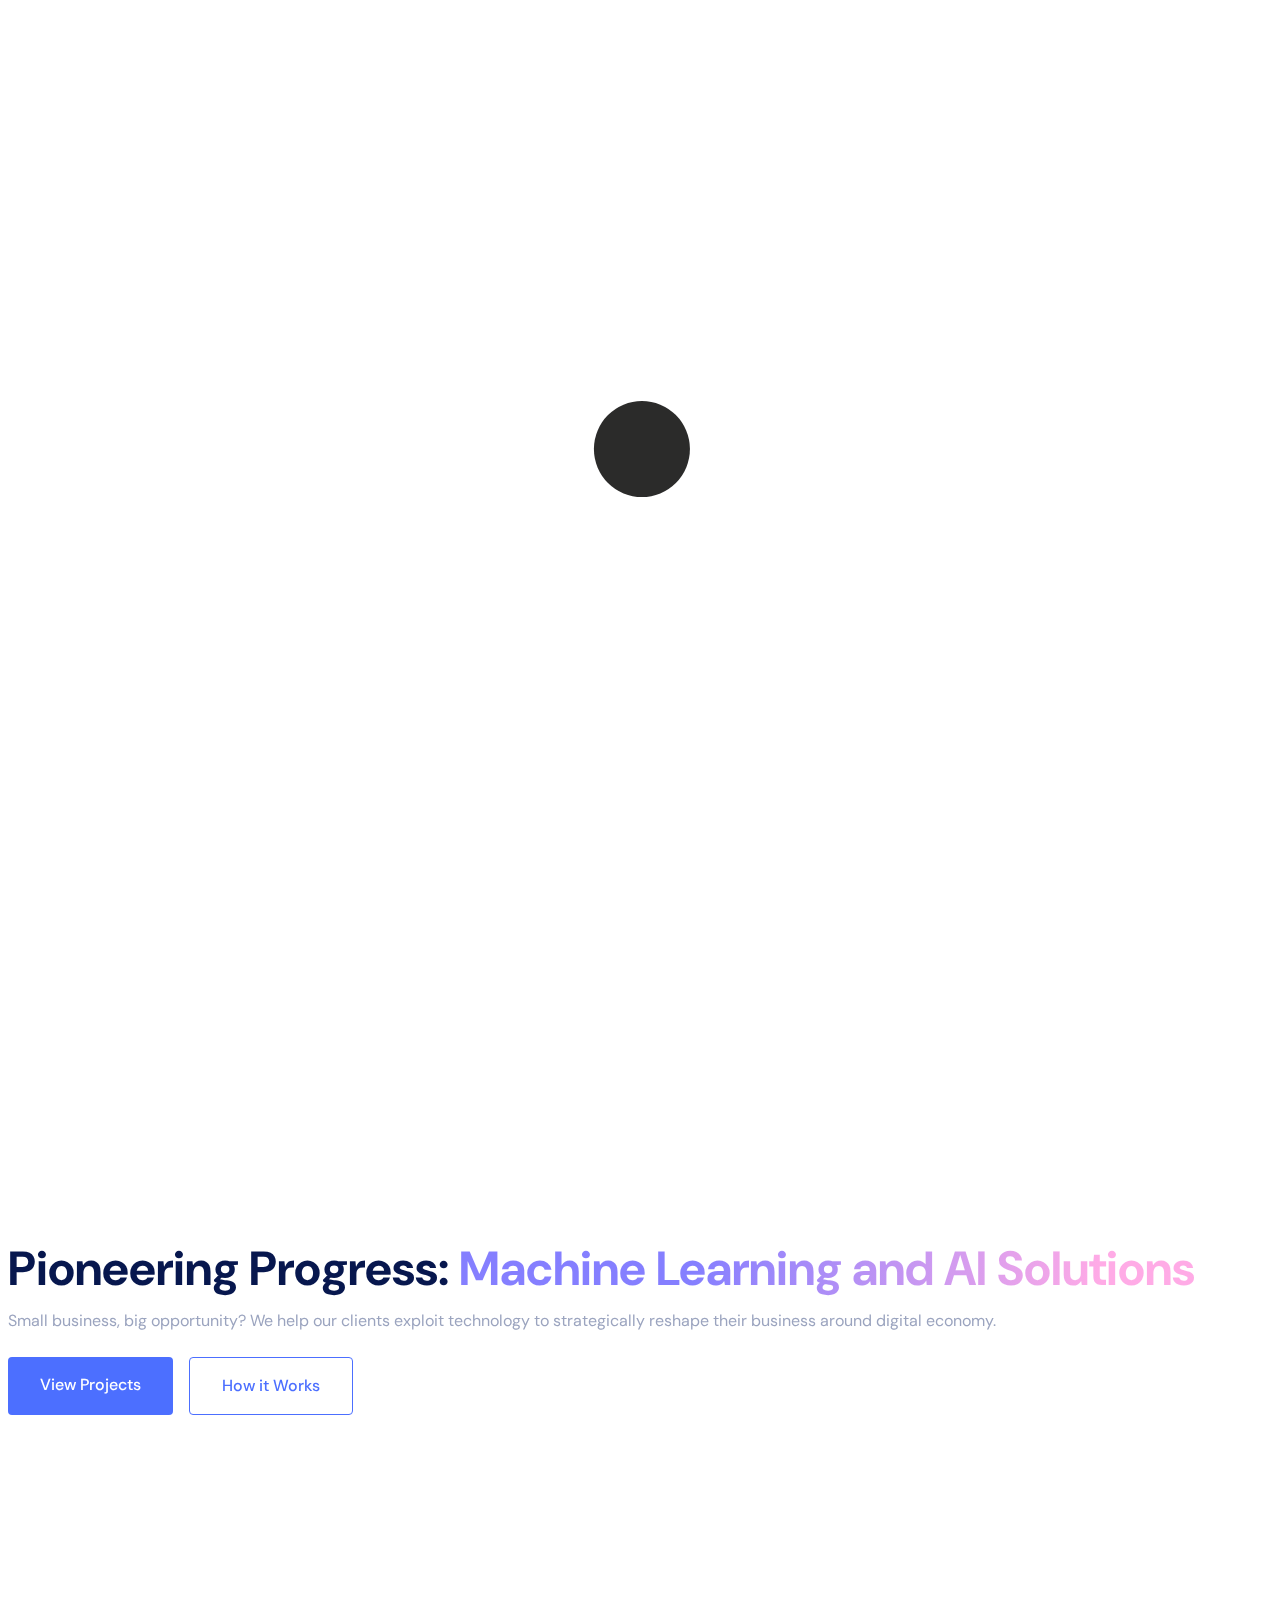
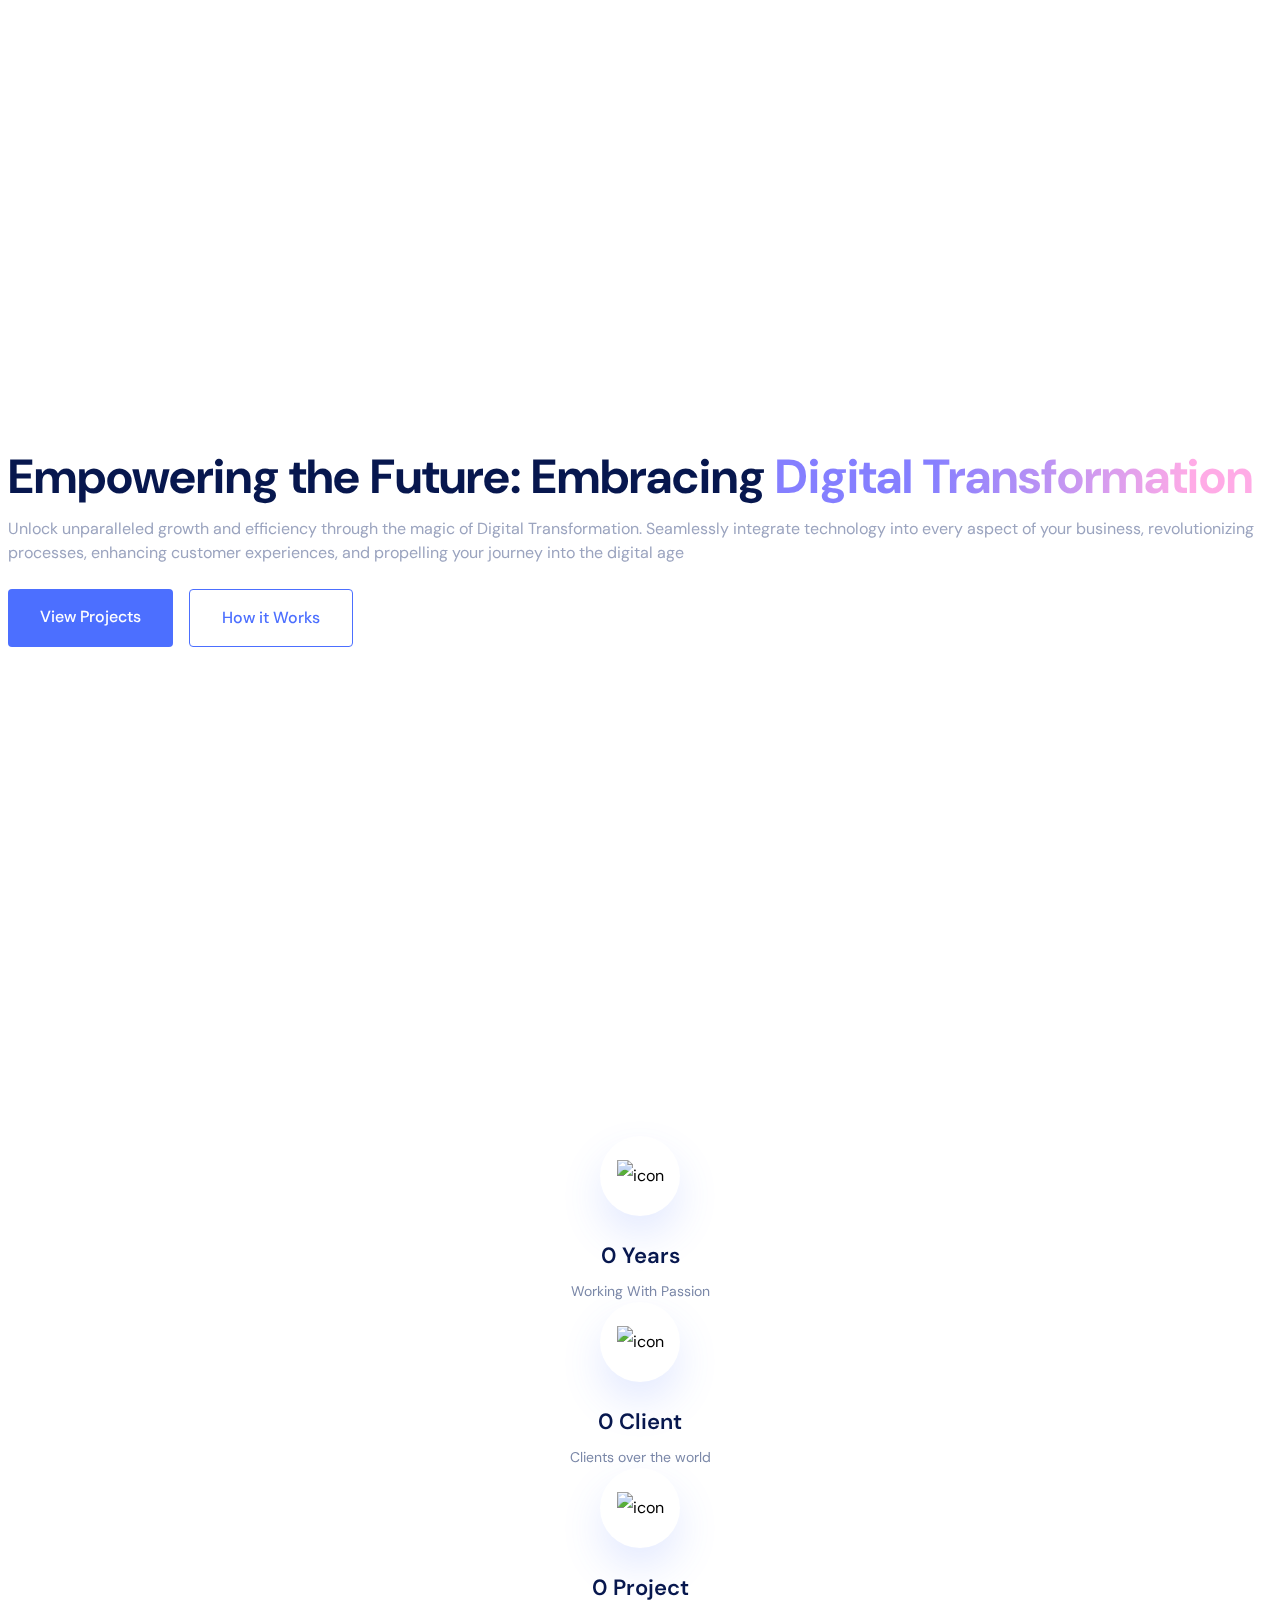
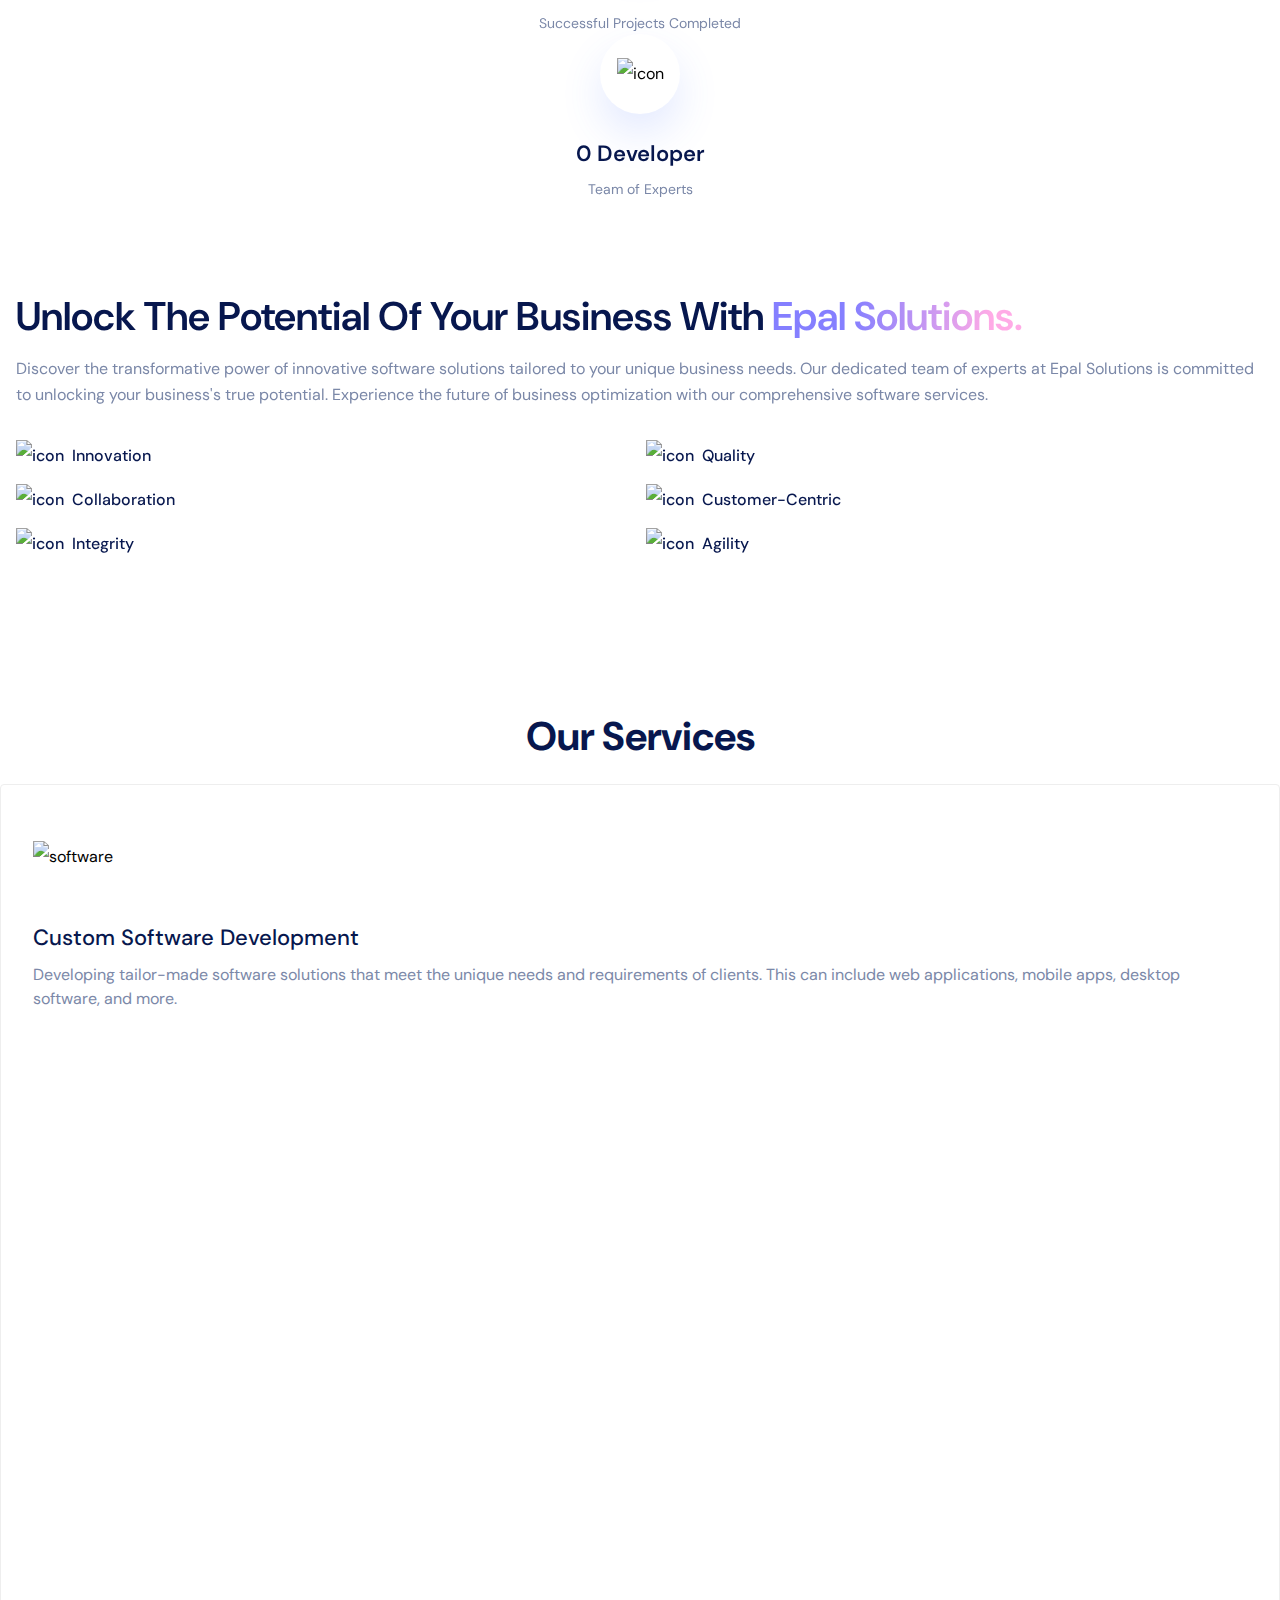
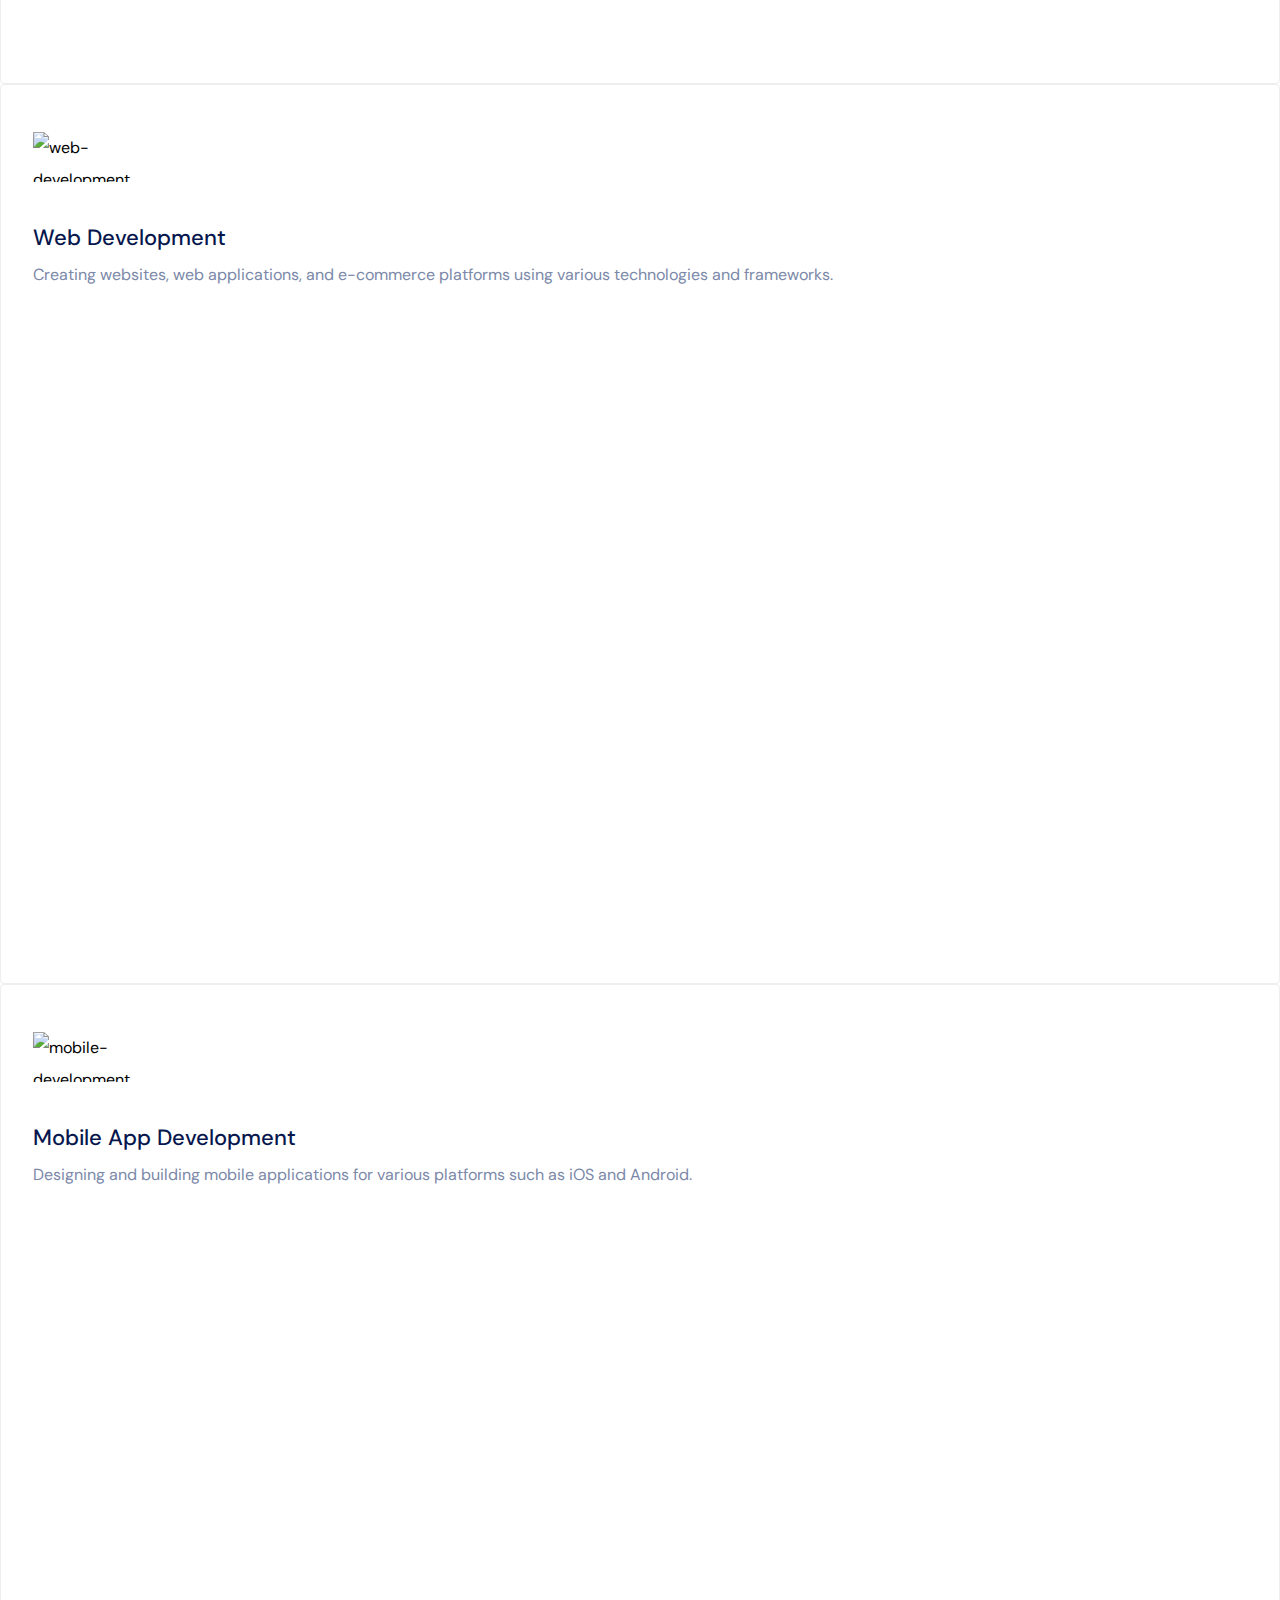
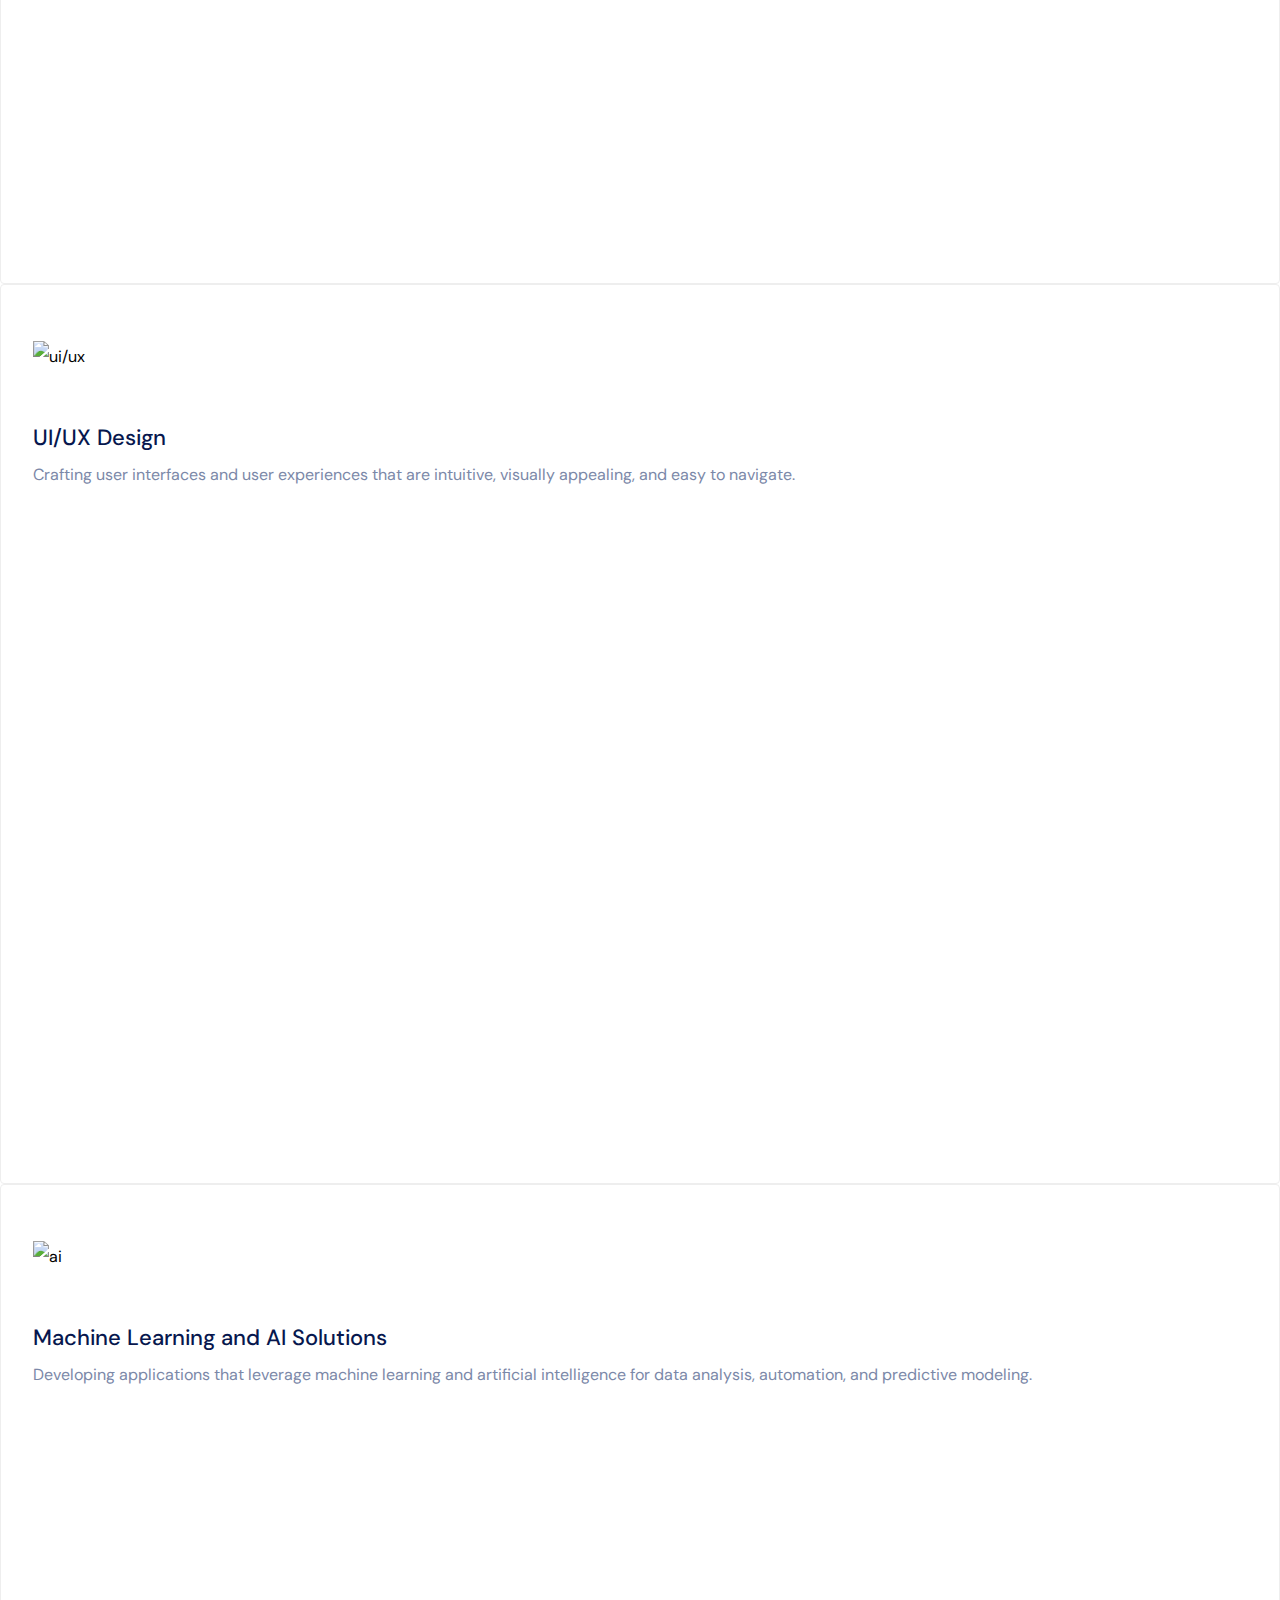
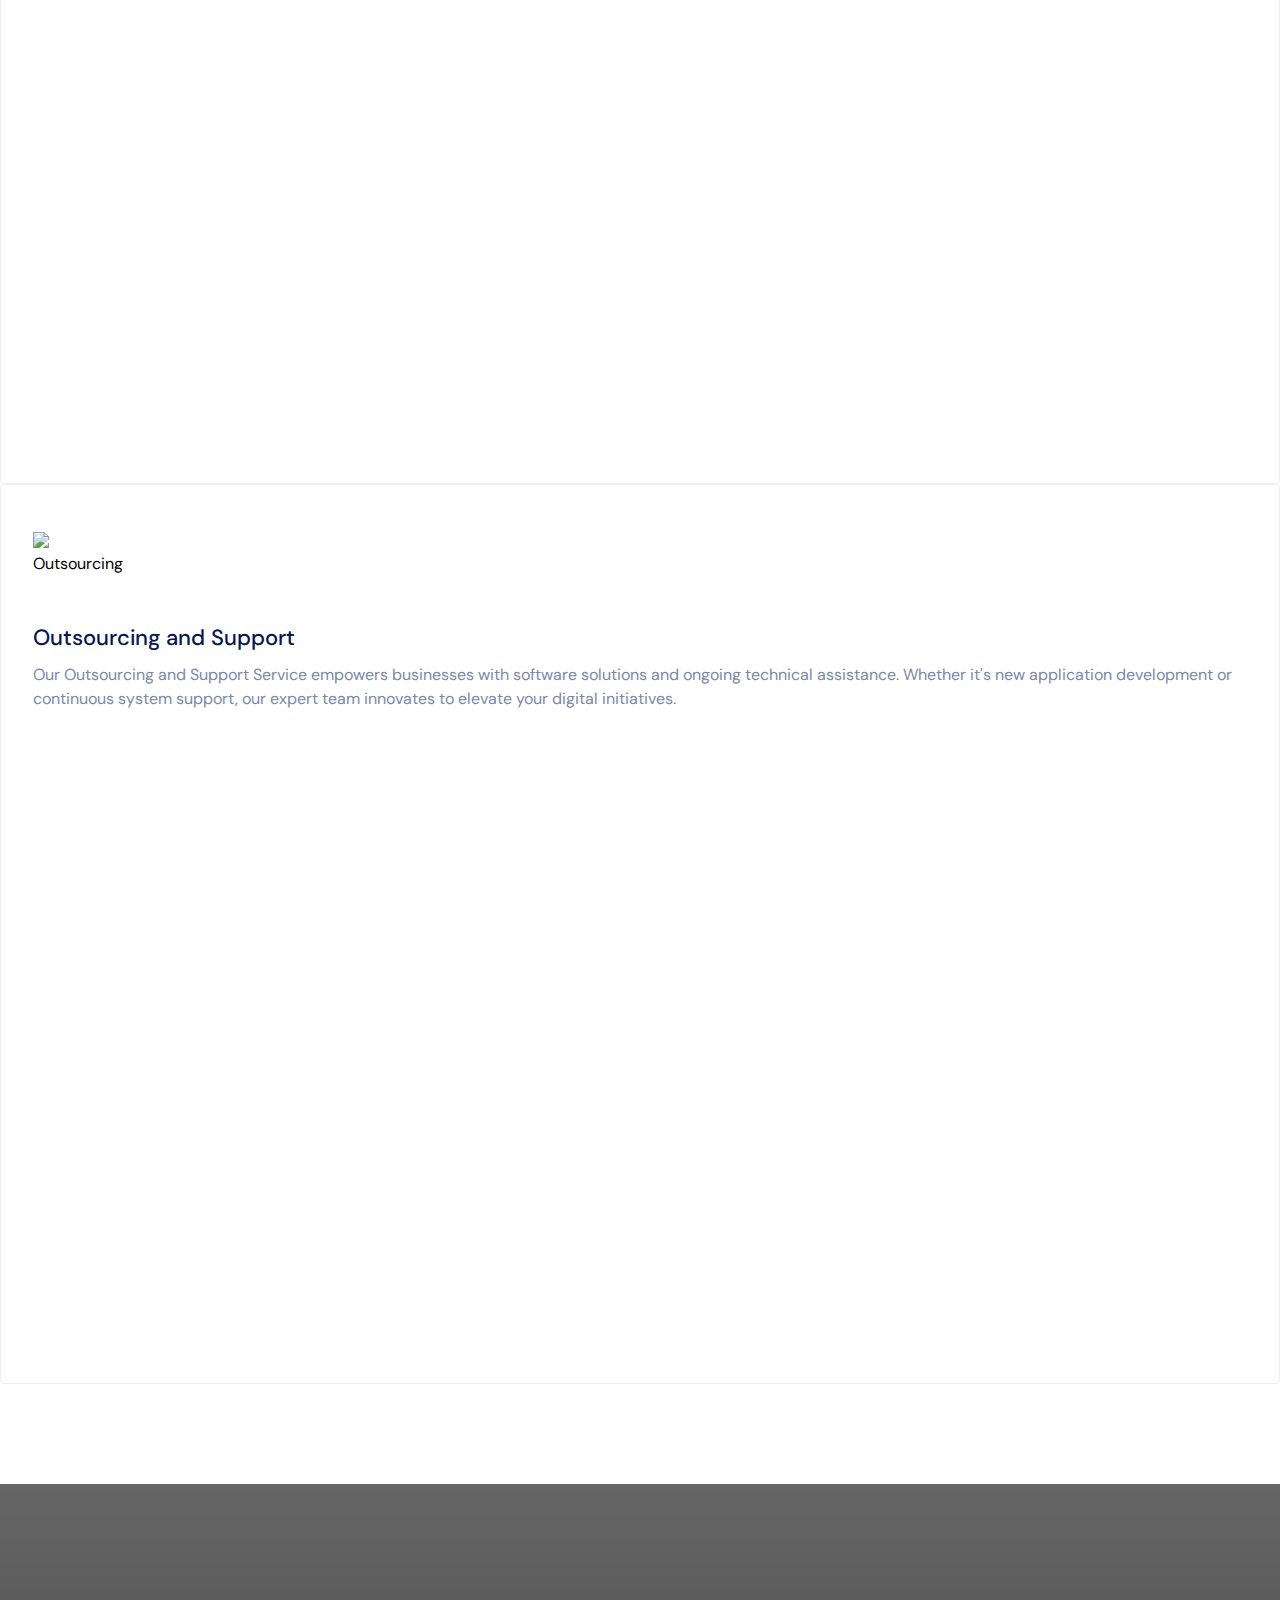
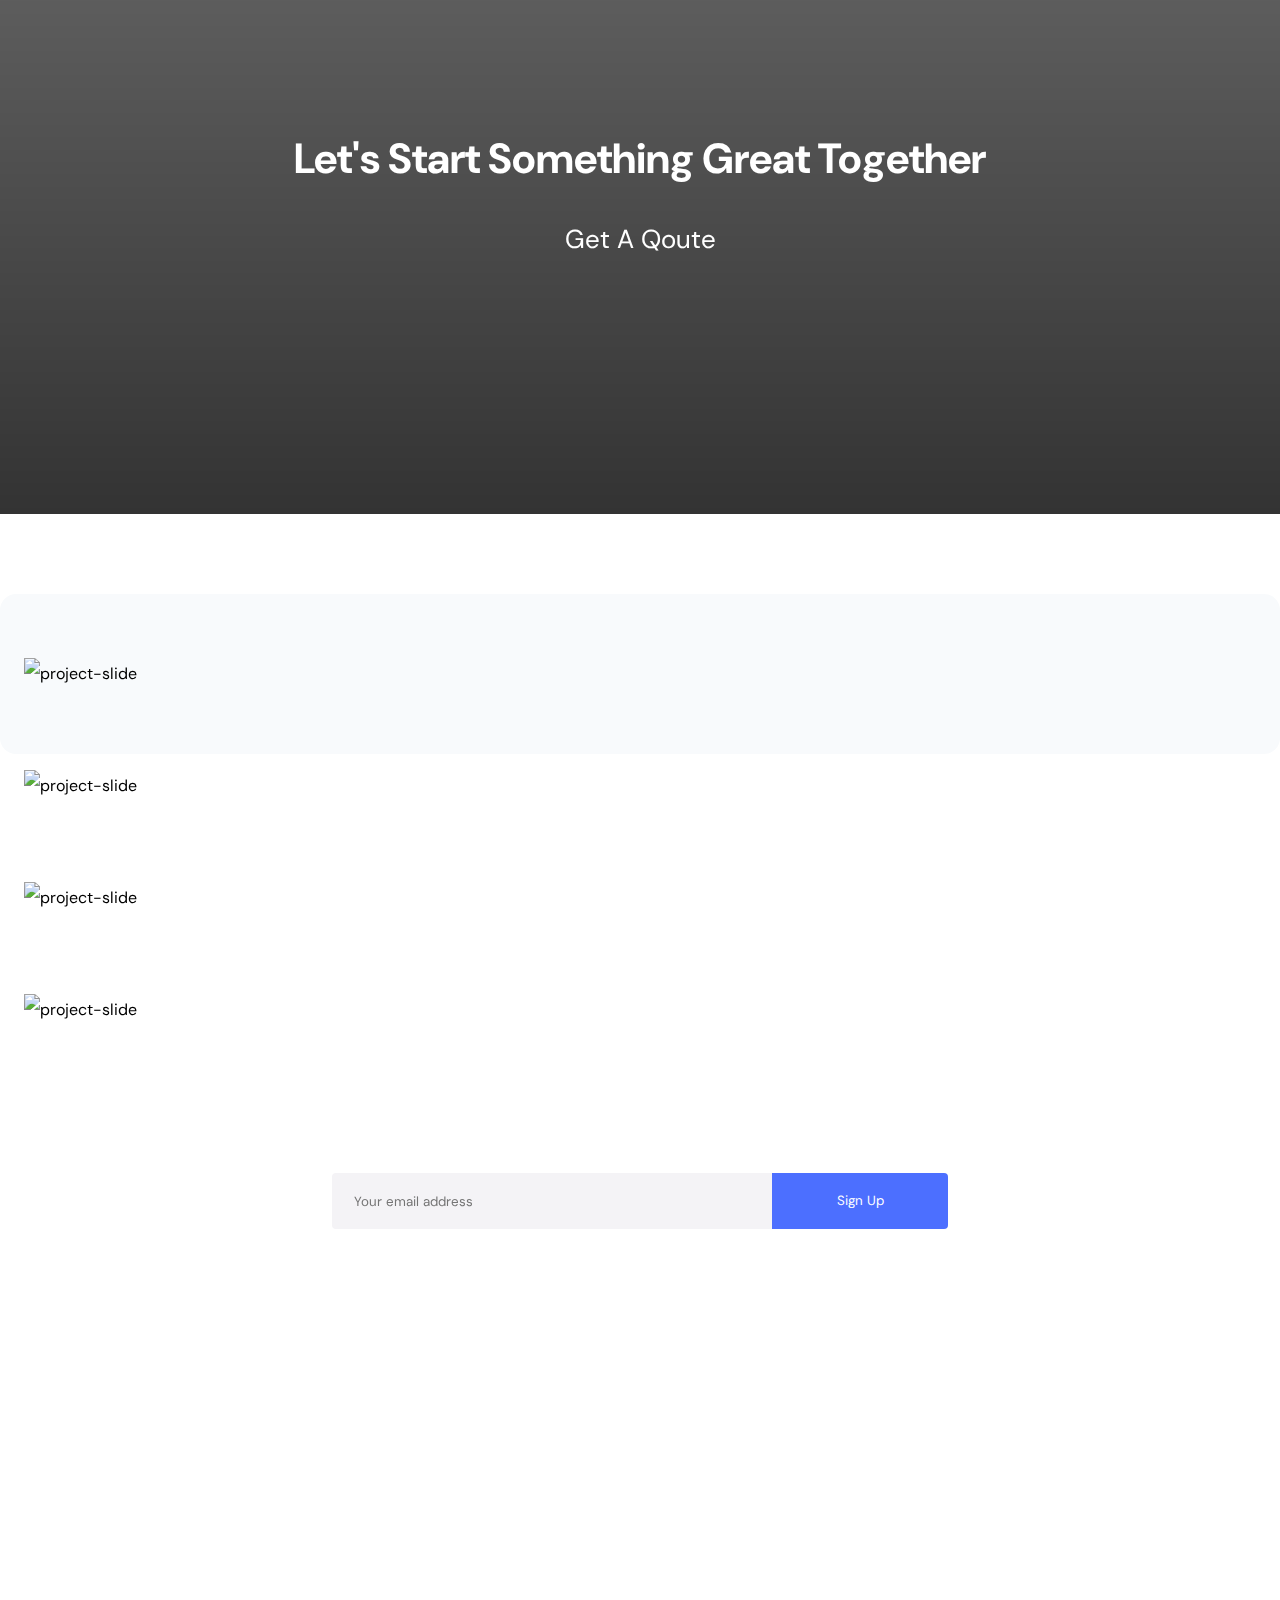
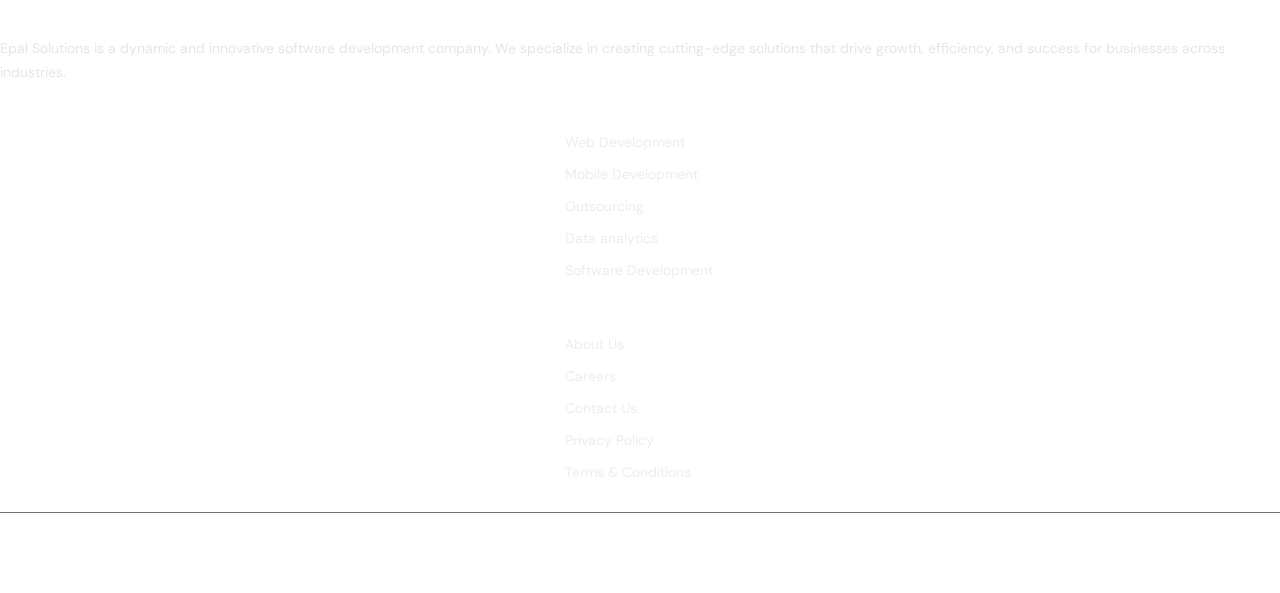
==== commit 68b97ba5: "last" ====
--- a/index.html
+++ b/index.html
@@ -60,13 +60,18 @@
         <!-- ======= Hero Section ======= -->
         <section class="hero-section">
             <div class="container">
-                <div class="row">
-                    <div class="col-lg-6 col-12">
-                        <div class="hero-description">
-                            <div class="swiper hero-swiper">
-                                <div class="swiper-wrapper">
-                                    <!-- slide -->
-                                    <div class="swiper-slide">
+                <div class="swiper hero-swiper">
+                    <div class="swiper-wrapper">
+                        <!-- slide -->
+                        <div class="swiper-slide">
+                            <div class="row">
+                                <div class="col-md-6 p-2">
+                                    <div class="headImg">
+                                        <img src="img/ai.png" alt="">
+                                    </div>
+                                </div>
+                                <div class="col-md-6 p-2">
+                                    <div class="hero-description">
                                         <h1>
                                             Designing and developing your next <span>business.</span>
                                         </h1>
@@ -84,8 +89,19 @@
                                             </a>
                                         </div>
                                     </div>
-                                    <!-- slide -->
-                                    <div class="swiper-slide">
+                                </div>
+                            </div>
+                        </div>
+                        <!-- slide -->
+                        <div class="swiper-slide">
+                            <div class="row">
+                                <div class="col-md-6 p-2">
+                                    <div class="headImg">
+                                        <img src="img/ai.png" alt="">
+                                    </div>
+                                </div>
+                                <div class="col-md-6 p-2">
+                                    <div class="hero-description">
                                         <h1>
                                             Pioneering Progress: <span>Machine Learning and AI Solutions</span>
                                         </h1>
@@ -103,8 +119,19 @@
                                             </a>
                                         </div>
                                     </div>
-                                    <!-- slide -->
-                                    <div class="swiper-slide">
+                                </div>
+                            </div>
+                        </div>
+                        <!-- slide -->
+                        <div class="swiper-slide">
+                            <div class="row">
+                                <div class="col-md-6 p-2">
+                                    <div class="headImg">
+                                        <img src="img/ai.png" alt="">
+                                    </div>
+                                </div>
+                                <div class="col-md-6 p-2">
+                                    <div class="hero-description">
                                         <h1>
                                             Empowering the Future: Embracing <span>Digital Transformation</span>
                                         </h1>
@@ -124,18 +151,14 @@
                                         </div>
                                     </div>
                                 </div>
-                                <div class="heroPagination swiper-pagination"></div>
-                            </div>
-                        </div>
-                    </div>
-                    <div class="col-lg-6 col-12">
-                        <div class="headImg">
-                            <img src="img/hero.webp" alt="">
-                        </div>
-                    </div>
-                </div>
-            </div>
-        </section>
+                            </div>
+                        </div>
+                    </div>
+                    <div class="heroPagination swiper-pagination"></div>
+                </div>
+            </div>
+        </section>
+        
         <!-- ======= Statics Section ======= -->
         <section class="statics">
             <div class="container">
@@ -185,20 +208,21 @@
             <div class="container">
                 <div class="row">
                     <div class="col-lg-6 col-12 mb-lg-0 mb-4">
-                        <h2  data-aos="fade-up">Unlock The Potential Of Your Business With <span>Epal Solutions.</span></h2>
-                        <p  data-aos="fade-up">
+                        <h2 data-aos="fade-up">Unlock The Potential Of Your Business With <span>Epal Solutions.</span>
+                        </h2>
+                        <p data-aos="fade-up">
                             Discover the transformative power of innovative software solutions tailored to your
                             unique business needs. Our dedicated team of experts at Epal Solutions is committed to
                             unlocking your business's true potential. Experience the future of business optimization
                             with our comprehensive software services.
                         </p>
                         <div class=" lista">
-                            <p  data-aos="fade-up"><img src="img/about-feature-vec.svg" alt="icon">Innovation</p>
-                            <p  data-aos="fade-up"><img src="img/about-feature-vec.svg" alt="icon">Quality</p>
-                            <p  data-aos="fade-up"><img src="img/about-feature-vec.svg" alt="icon">Collaboration</p>
-                            <p  data-aos="fade-up"><img src="img/about-feature-vec.svg" alt="icon">Customer-Centric</p>
-                            <p  data-aos="fade-up"><img src="img/about-feature-vec.svg" alt="icon">Integrity</p>
-                            <p  data-aos="fade-up"><img src="img/about-feature-vec.svg" alt="icon">Agility</p>
+                            <p data-aos="fade-up"><img src="img/about-feature-vec.svg" alt="icon">Innovation</p>
+                            <p data-aos="fade-up"><img src="img/about-feature-vec.svg" alt="icon">Quality</p>
+                            <p data-aos="fade-up"><img src="img/about-feature-vec.svg" alt="icon">Collaboration</p>
+                            <p data-aos="fade-up"><img src="img/about-feature-vec.svg" alt="icon">Customer-Centric</p>
+                            <p data-aos="fade-up"><img src="img/about-feature-vec.svg" alt="icon">Integrity</p>
+                            <p data-aos="fade-up"><img src="img/about-feature-vec.svg" alt="icon">Agility</p>
                         </div>
                     </div>
                     <div class="col-lg-6 col-12">
@@ -214,7 +238,7 @@
             <div class="container">
                 <span class="strip2"><img src="img/Rectangle-5-Copy-3.png" alt=""></span>
                 <span class="strip3"><img src="img/Rect.png" alt=""></span>
-                <h3  data-aos="fade-up" >Our Services</h3>
+                <h3 data-aos="fade-up">Our Services</h3>
                 <div class="row">
                     <div class="col-lg-4 col-md-6 col-12 p-3">
                         <div class="service-card" data-aos="fade-up">
@@ -301,8 +325,8 @@
             </video>
             <div class="layer"></div>
             <div class="content">
-                <h2  data-aos="fade-up">Let's start something great together</h2>
-                <a href="contact.html"  data-aos="fade-down">Get A Qoute</a>
+                <h2 data-aos="fade-up">Let's start something great together</h2>
+                <a href="contact.html" data-aos="fade-down">Get A Qoute</a>
             </div>
         </section>
         <!-- ======= Projects Section ======= -->
@@ -311,25 +335,25 @@
                 <div class="swiper projects">
                     <div class="swiper-wrapper">
                         <!-- slide -->
-                        <div class="swiper-slide"  data-aos="fade-up">
+                        <div class="swiper-slide" data-aos="fade-up">
                             <div class="img">
                                 <img src="img/client-01.svg" alt="project-slide">
                             </div>
                         </div>
                         <!-- slide -->
-                        <div class="swiper-slide"  data-aos="fade-up">
+                        <div class="swiper-slide" data-aos="fade-up">
                             <div class="img">
                                 <img src="img/client-02.svg" alt="project-slide">
                             </div>
                         </div>
                         <!-- slide -->
-                        <div class="swiper-slide"  data-aos="fade-up">
+                        <div class="swiper-slide" data-aos="fade-up">
                             <div class="img">
                                 <img src="img/client-03.svg" alt="project-slide">
                             </div>
                         </div>
                         <!-- slide -->
-                        <div class="swiper-slide"  data-aos="fade-up">
+                        <div class="swiper-slide" data-aos="fade-up">
                             <div class="img">
                                 <img src="img/client-04.svg" alt="project-slide">
                             </div>
@@ -343,10 +367,10 @@
             <div class="container">
                 <div class="row">
                     <div class="col-12 newsletter">
-                        <h3  data-aos="fade-up">
+                        <h3 data-aos="fade-up">
                             Receive the latest technology & business news in your inbox
                         </h3>
-                        <form action=""  data-aos="fade-down">
+                        <form action="" data-aos="fade-down">
                             <input type="email" name="email" id="email" placeholder="Your email address">
                             <button type="submit">Sign Up</button>
                         </form>
